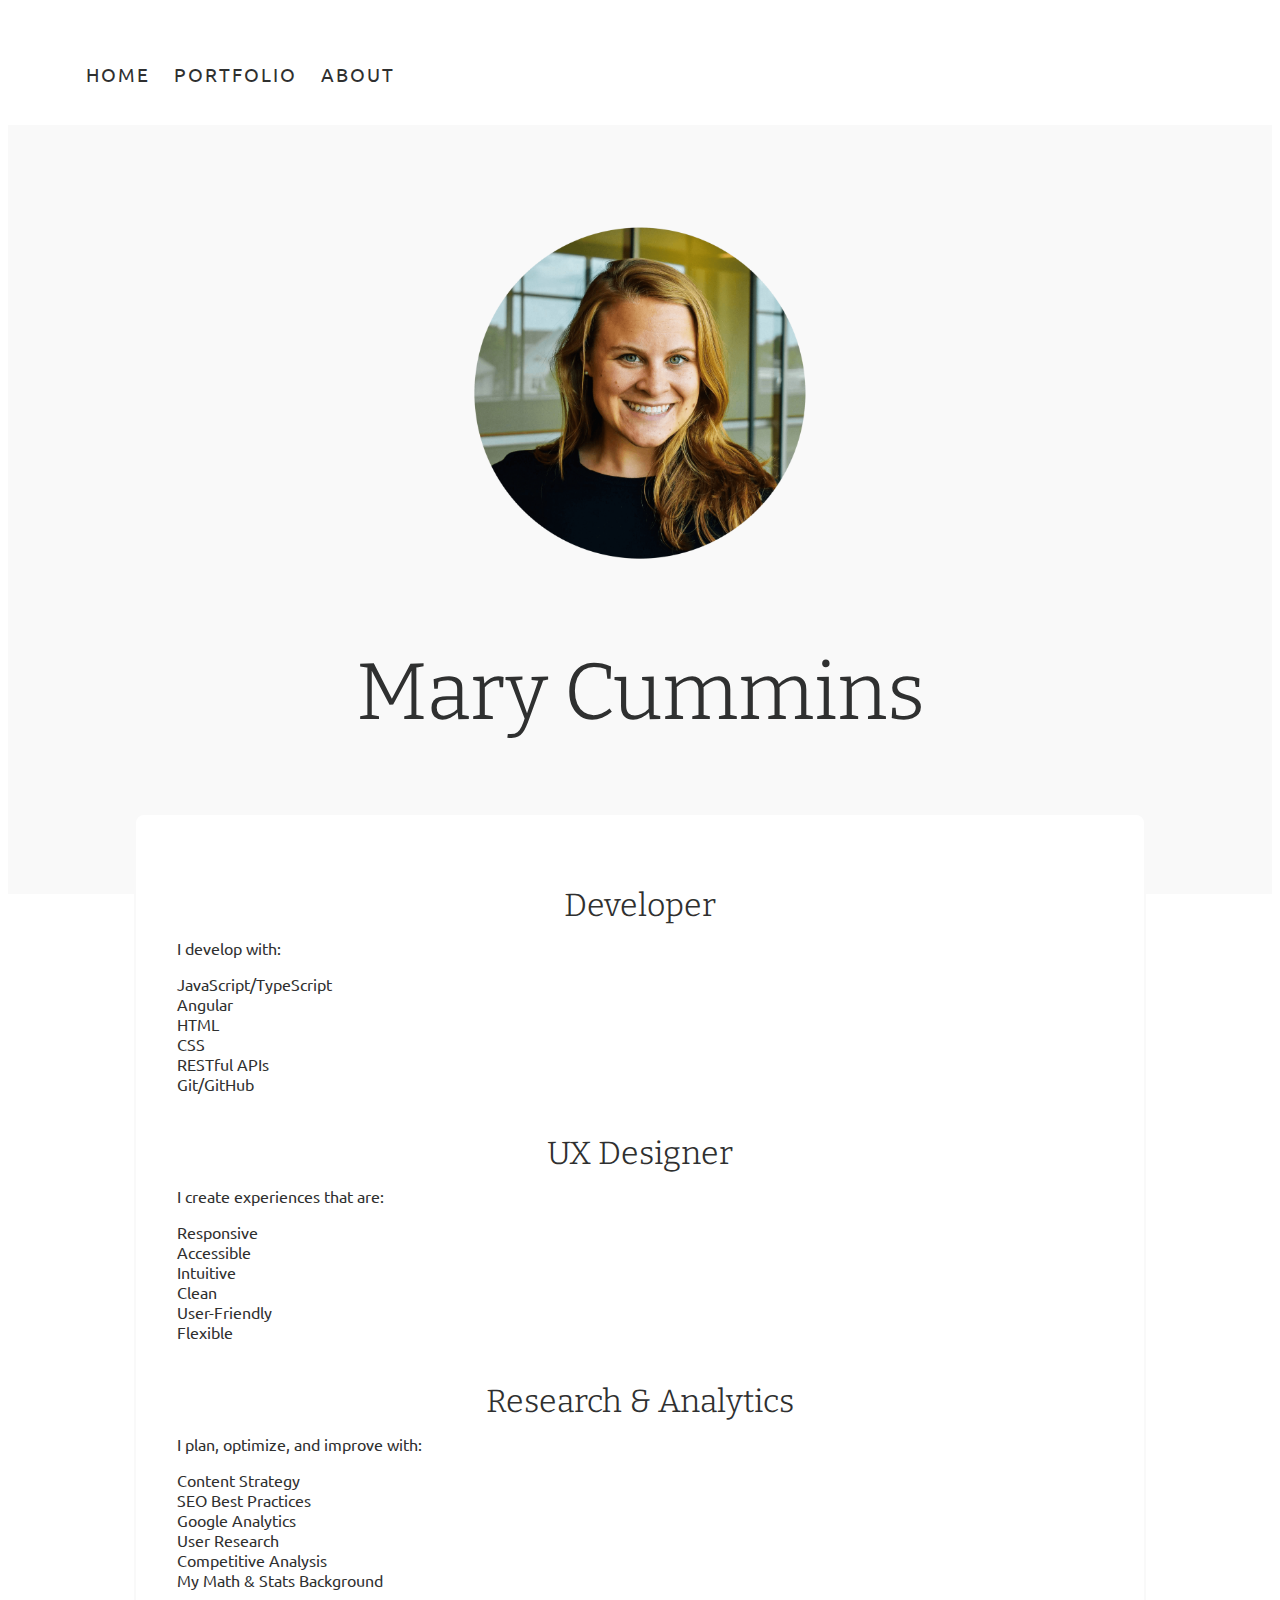
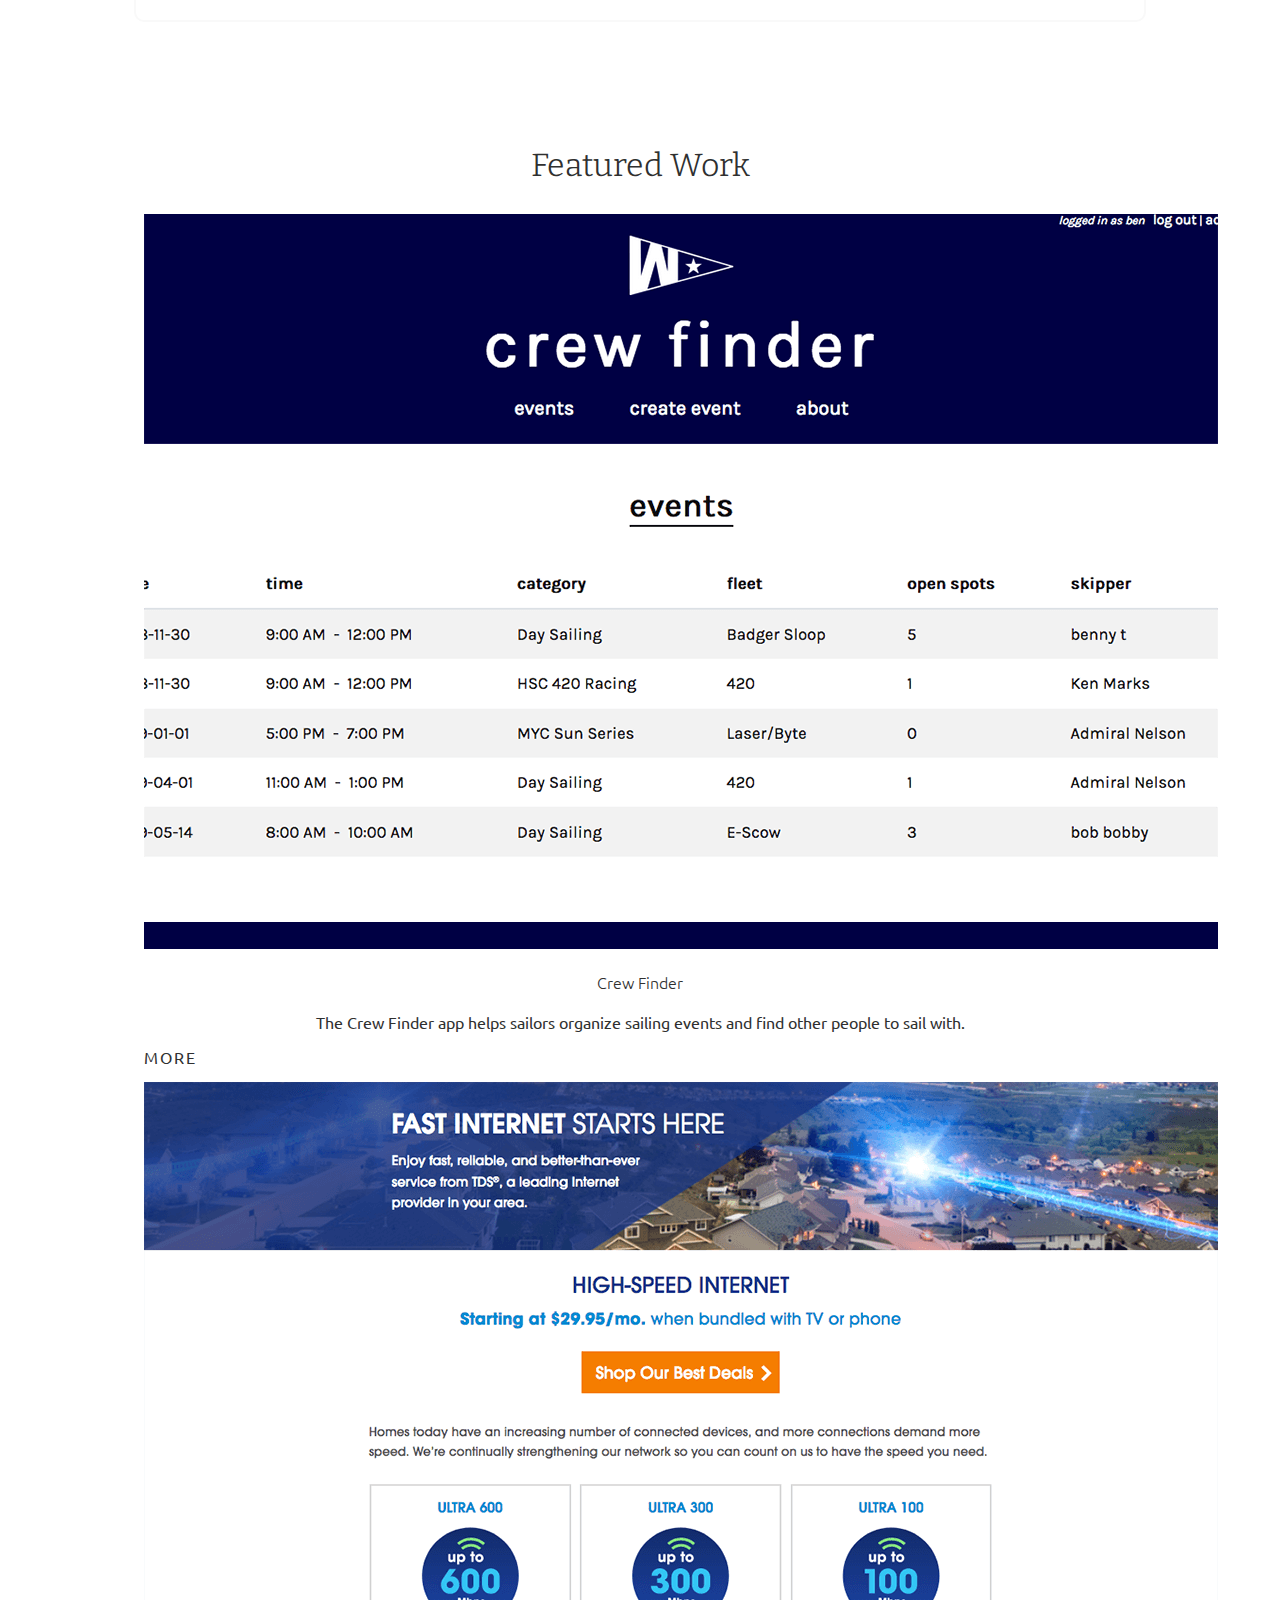
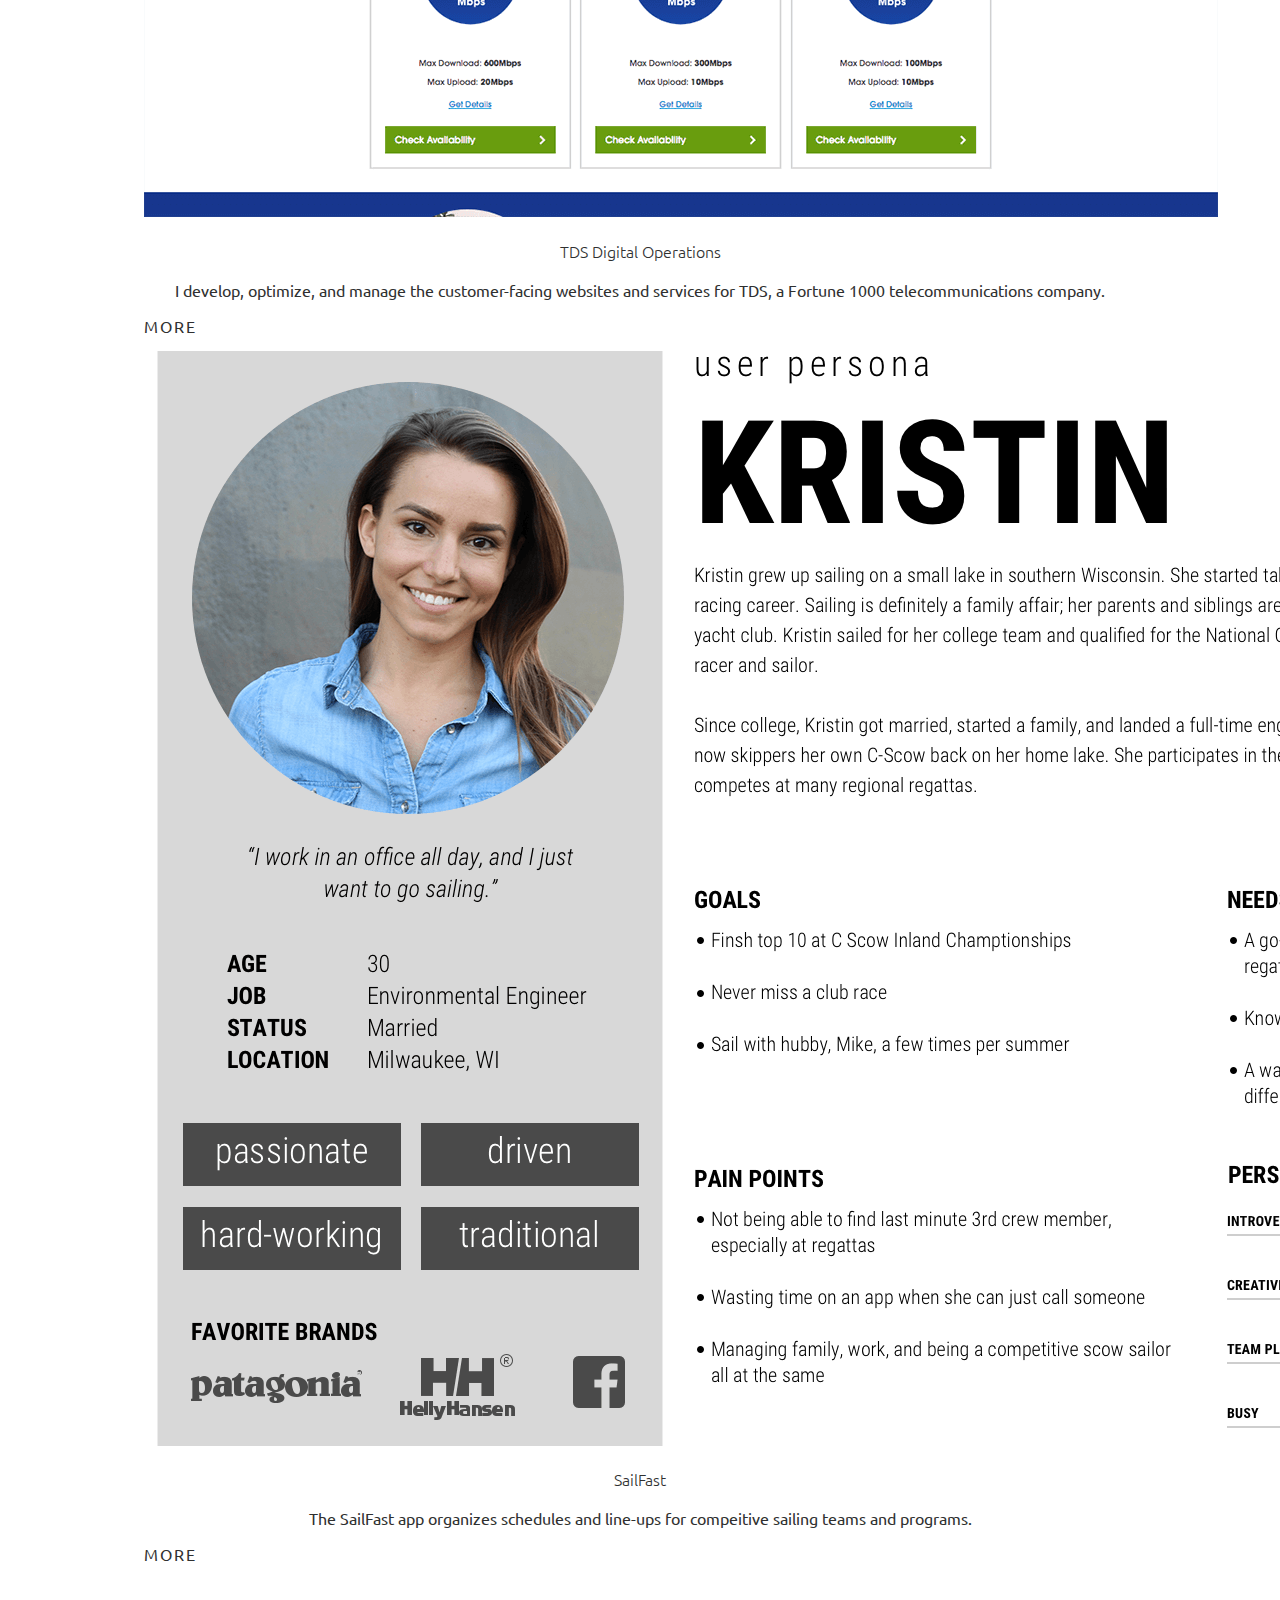
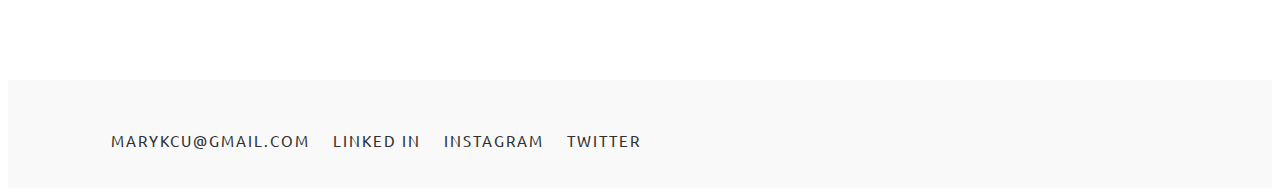
==== index.html @ f2c8114c "margin stuff, trying to link to index.html" ====
<!DOCTYPE html>
<html lang="en">
	<head>
		<title>Mary Cummins - Developer & Designer</title>
        <meta charset="utf-8">
        <meta name="viewport" content="width=device-width,initial-scale=1.0">
        <meta name="description" content="Mary Cummins is a developer, designer, and mathematician. My programming and math abilities allow me to quickly analyze information, make connections, and recognize structure. My attention to detail is exceptional. I pick up languages quickly and write clear, effective code. I’m motivated by the user experience and appreciate simplicity and elegance.">
        <link rel="apple-touch-icon-precomposed" sizes="57x57" href="apple-touch-icon-57x57.png" />
        <link rel="apple-touch-icon-precomposed" sizes="114x114" href="apple-touch-icon-114x114.png" />
        <link rel="apple-touch-icon-precomposed" sizes="72x72" href="apple-touch-icon-72x72.png" />
        <link rel="apple-touch-icon-precomposed" sizes="144x144" href="apple-touch-icon-144x144.png" />
        <link rel="apple-touch-icon-precomposed" sizes="60x60" href="apple-touch-icon-60x60.png" />
        <link rel="apple-touch-icon-precomposed" sizes="120x120" href="apple-touch-icon-120x120.png" />
        <link rel="apple-touch-icon-precomposed" sizes="76x76" href="apple-touch-icon-76x76.png" />
        <link rel="apple-touch-icon-precomposed" sizes="152x152" href="apple-touch-icon-152x152.png" />
        <link rel="icon" type="image/png" href="favicon-196x196.png" sizes="196x196" />
        <link rel="icon" type="image/png" href="favicon-96x96.png" sizes="96x96" />
        <link rel="icon" type="image/png" href="favicon-32x32.png" sizes="32x32" />
        <link rel="icon" type="image/png" href="favicon-16x16.png" sizes="16x16" />
        <link rel="icon" type="image/png" href="favicon-128.png" sizes="128x128" />
        <meta name="application-name" content="&nbsp;"/>
        <meta name="msapplication-TileColor" content="#FFFFFF" />
        <meta name="msapplication-TileImage" content="mstile-144x144.png" />
        <meta name="msapplication-square70x70logo" content="mstile-70x70.png" />
        <meta name="msapplication-square150x150logo" content="mstile-150x150.png" />
        <meta name="msapplication-wide310x150logo" content="mstile-310x150.png" />
        <meta name="msapplication-square310x310logo" content="mstile-310x310.png" />
        <link rel="stylesheet" href="https://stackpath.bootstrapcdn.com/bootstrap/4.1.3/css/bootstrap.min.css" integrity="sha384-MCw98/SFnGE8fJT3GXwEOngsV7Zt27NXFoaoApmYm81iuXoPkFOJwJ8ERdknLPMO" crossorigin="anonymous">
        <link rel="stylesheet" href="https://use.fontawesome.com/releases/v5.6.3/css/all.css" integrity="sha384-UHRtZLI+pbxtHCWp1t77Bi1L4ZtiqrqD80Kn4Z8NTSRyMA2Fd33n5dQ8lWUE00s/" crossorigin="anonymous">
        <link rel="stylesheet" type="text/css" href="./css/main.css">
        <link href="https://fonts.googleapis.com/css?family=Bitter|Ubuntu" rel="stylesheet">    </head>
	<body>
		<nav>
    		<ul>
                <li><a href="https://sailormary13.github.io">Home</a></li>
	        	<li><a href="./portfolio.html">Portfolio</a></li>
        		<li><a href="./about.html">About</a></li>
    		</ul>
		</nav>
        <section class="oddSection mainContent">
    		<div class="container-fluid">
                    <div id="profilePicDiv">
                        <img src="./images/circlePicMary.png" alt="Mary Cummins professional headshot" id="profilePic">
                    </div>
                    <div id="headerTextDiv">
                        <h1>Mary Cummins</h1>

                    </div>
            </div>
        </section>

        <section class="mainContent" id="jobs-icon-section">
            <div class="container-fluid" id="job-icon-div">
                <div class="row">
                    <div class="col-sm-4 text-center">
                        <h3>
                            <i class="fas fa-code"></i>
                            Developer
                        </h3>
                        <p>
                            I develop with:
                        </p>
                            JavaScript/TypeScript<br>
                            Angular<br>
                            HTML<br>
                            CSS<br>
                            RESTful APIs<br>
                            Git/GitHub<br>
                    </div>
                    <div class="col-sm-4 text-center">
                        <h3>
                            <i class="fas fa-user-edit"></i>
                            UX Designer
                        </h3>
                        <p>
                            I create experiences that are:
                        </p>
                            Responsive<br>
                            Accessible<br>
                            Intuitive<br>
                            Clean<br>
                            User-Friendly<br>
                            Flexible<br>
                    </div>
                    <div class="col-sm-4 text-center">
                        <h3>
                            <i class="fas fa-search"></i>
                            Research & Analytics
                        </h3>
                        <p>
                            I plan, optimize, and improve with:
                        </p>
                            Content Strategy<br>
                            SEO Best Practices<br>
                            Google Analytics<br>
                            User Research<br>
                            Competitive Analysis<br>
                            My Math & Stats Background
                    </div>
                </div>
            </div>
        </section>
        <section class="mainContent">
        <div class="container-fluid">
                <h3 class="heading-extra-margin">Featured Work</h3>
            <div class="row">
                <div class="col-md-4 d-flex align-items-stretch">
                    <div class="card">
                      <img class="card-img-top" src="./images/crewFinderSnap.png" alt="crew finder app displaying upcoming events">
                      <div class="card-body d-flex flex-column">
                        <h4 class="card-title">Crew Finder</h4>
                        <p class="card-text">The Crew Finder app helps sailors organize sailing events and find other people to sail with.</p>
                        <a href="./portfolio.html" class="btn btn-light btn-block btn-align-end">More</a>
                      </div>
                    </div>
                </div>
                <div class="col-md-4 d-flex align-items-stretch">
                    <div class="card d-flex flex-column">
                      <img class="card-img-top" src="./images/tdsSnap.png" alt="landing page selling TDS high-speed internet">
                      <div class="card-body d-flex flex-column">
                        <h4 class="card-title">TDS Digital Operations</h4>
                        <p class="card-text">I develop, optimize, and manage the customer-facing websites and services for TDS, a Fortune 1000 telecommunications company.</p>
                        <a href="./portfolio.html" class="btn btn-light btn-block mt-auto">More</a>
                      </div>
                    </div>
                </div>
                <div class="col-md-4 d-flex align-items-stretch">
                    <div class="card">
                      <img class="card-img-top" src="./images/userPersonaSnap.png" alt="Kristin's user persona">
                      <div class="card-body d-flex flex-column">
                        <h4 class="card-title">SailFast</h4>
                        <p class="card-text">The SailFast app organizes schedules and line-ups for compeitive sailing teams and programs.</p>
                        <a href="./portfolio.html" class="btn btn-light btn-block btn-align-end">More</a>
                      </div>
                    </div>
                </div>
		</div>
        </section>


		<footer class="oddSection">
    		<ul>
                <li><a href="mailto:marykcu@gmail.com">marykcu@gmail.com</a></li>
                <li><a href="https://linkedin.com/in/mary-cummins" target="_blank">linked&nbsp;in</a></li>
        		<li><a href="https://instagram.com/sailormary13" target="_blank">instagram</a></li>
                <li><a href="https://twitter.com/sailormary13" target="_blank">twitter</a></li>
			</ul>
		</footer>
</body>
</html>
---- css/main.css ----
/* Main CSS file for sailormary13.github.io
@author mkcummins
*/

body {
    color: #2f3030;
    font-family: 'Ubuntu', sans-serif;
}

nav {
    padding: 3% 3% 3% 3%;
    background-color: #fff;
}

nav ul, footer ul {
    list-style: none;
    margin-bottom: 0;
}
nav ul li, footer ul li {
    display: inline;
    margin-right: 20px;
    font-size: 1.2em;
}

a {
    text-decoration: none;
    color: #2f3030;
    text-transform: uppercase;
    letter-spacing: 2px;
}

a:hover {
    text-decoration: none;
    color: #2f3030;
    font-weight: bold;
}

a img {
    display: block;
}

p {
    font-size: 1em;
    line-height: 1.1em;
}
footer {
    font-size: .8em;
    padding: 3% 5%;
}

section {
    padding: 8% 6% 8% 6%;
}

.oddSection {
    background-color: #f9f9f9;
}

h1 {
    padding-top: 3%;
    font-size: 5em;
    font-family: 'Bitter', serif;
}

h1, h2, h3, h4 {
        font-weight: 350;
        line-height: 1.2;
}

h3 {
    text-align: center;
    font-size: 2em;
}

#profilePic {
    display: block;
    width: 33%;
    margin: auto;
}

#headerTextDiv {
    text-align: center;
}

.introP {
    line-height: 1.4;
    font-size: 1.4em;
    margin-bottom: 8%;
}

#jobs-icon-section {
    padding-bottom: 1%;
}

#job-icon-div {
    border-radius: 10px;
    border: 2px solid #f9f9f9;
    margin-top: -18%;
    padding: 3% 4% 3% 4%;
    background-color: #fff;
}

.fas {
    display: block;
    margin-bottom: 30px;
    margin-top: 40px;
    font-size: 1.6em;
}

h6 {
    font-size: 1.3em;
    font-weight: normal;
    margin-top: 5%;
}

@media screen and (max-width: 975px) {
  h1 {
      font-size: 4em;
  }
}

@media screen and (max-width: 767.5px) {
  h1 {
    padding-top: 5%;
    font-size: 2.6em;
  }
  #profilePic {
      max-width: 250px;
  }
}

@media screen and (max-width: 350px) {
  nav ul {
      margin: 0;
      margin-block-start: 0;
      margin-inline-start: 0;
      padding-inline-start: 0;
      margin-block-end: 0;
  }
}

h3 {
    margin-bottom: 10px;
    font-family: 'Bitter', serif;
}

.heading-extra-margin {
    margin-bottom: 30px;
    margin-top: 10px;
}

article {
    margin: 0 4% 9% 4%;
}

article li {
    line-height: 1.1em;
}

.portfolio-img {
    max-width: 90%;
    display: block;
    margin: auto;
}

.portfolio-row {
    margin-bottom: 40px;
}

.portfolio-project {
    margin-bottom: 130px;
}

.portfolio-row > div > p > a {
    text-transform: none;
    letter-spacing: 0px;
}

.portfolio-content {
    max-width: 1600px;
}

.text-block {
    line-height: 1.8;
}

.centered-badges {
    text-align: center;
    margin-bottom: 40px;
}

@media screen and (min-width: 1024px) {
  .mainContent {
      padding-left: 10%;
      padding-right: 10%;
  }
}

.badge {
    background-color: #f9f9f9;
    font-weight: normal;
    color: #2f3030;
}

.btn-align-end {
    margin-top: auto;
    align-self: flex-end;
}

.header-info {
    margin-bottom: 5%;
}

/*********** cards ************/
.card {
    border: none;
    margin: 10px 10px 15px 10px;
}

.card-title {
    text-align: center;
}

.card-text {
    text-align: center;
}
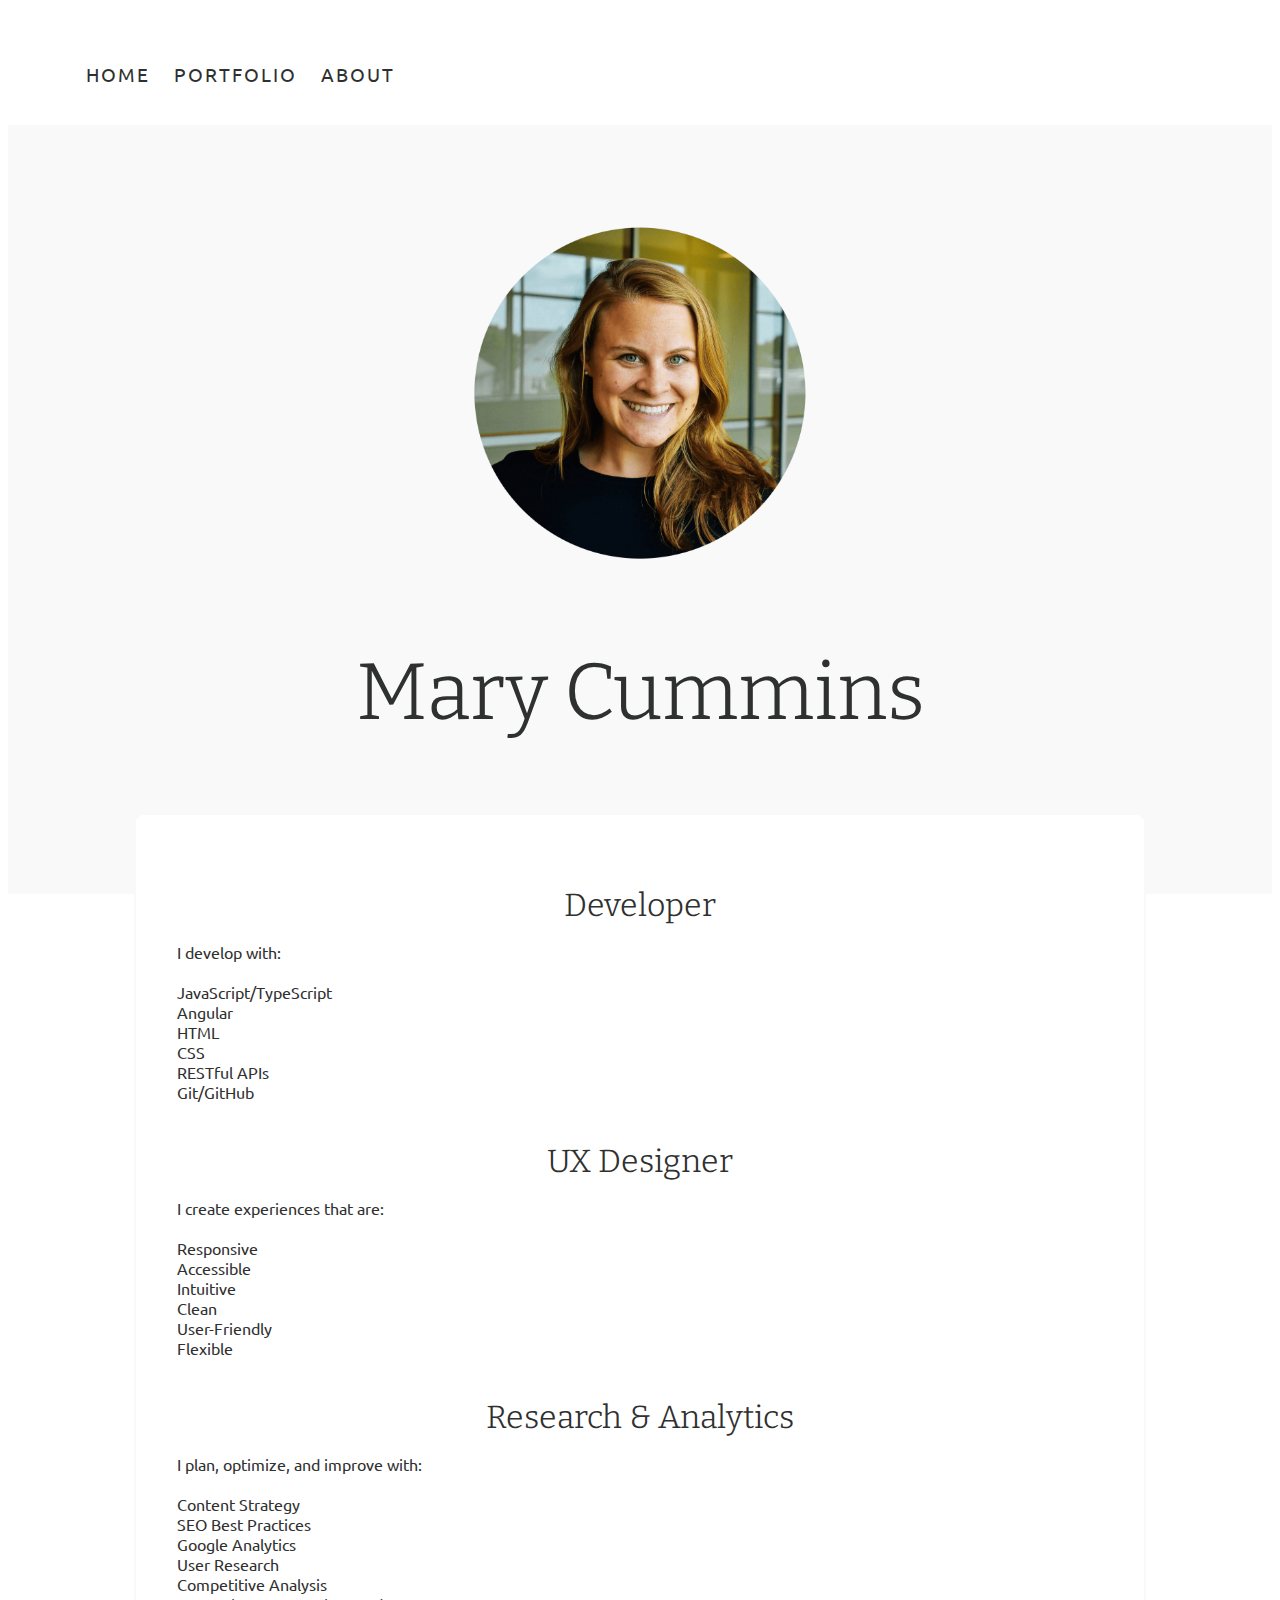
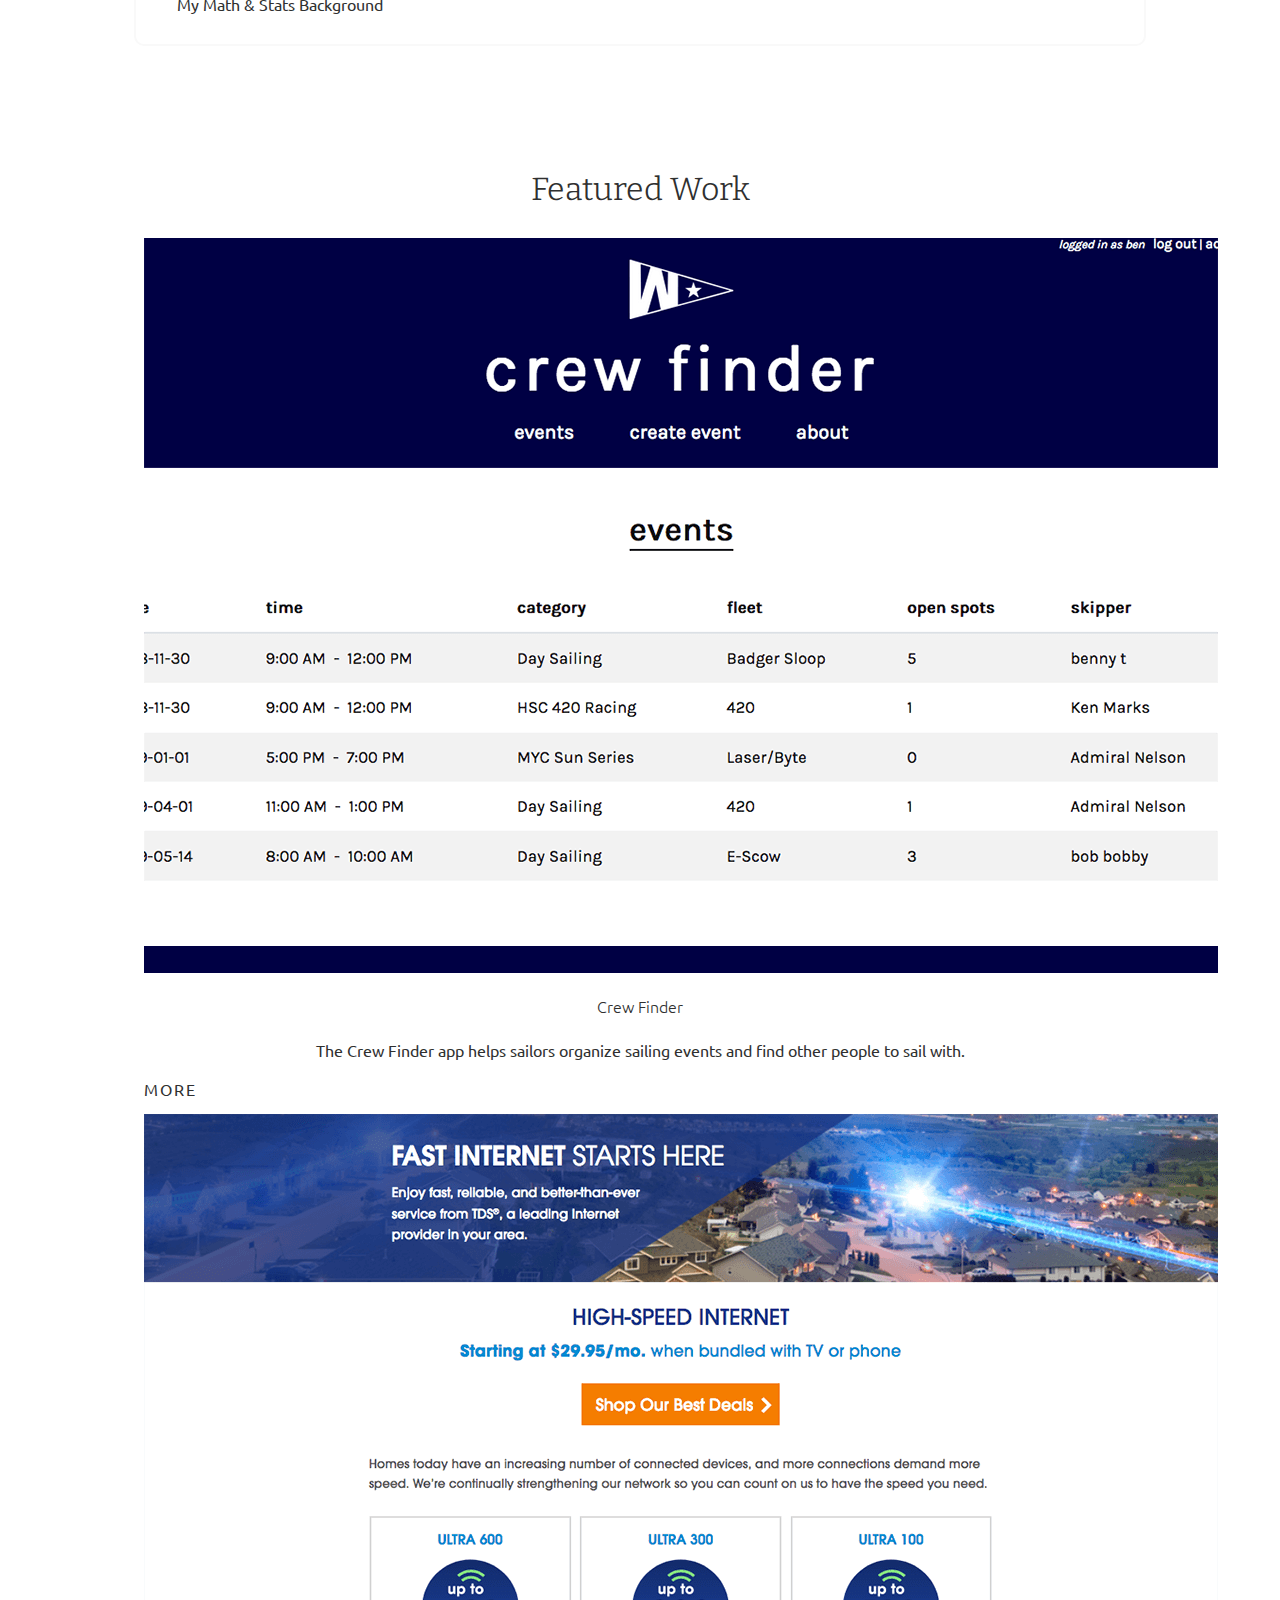
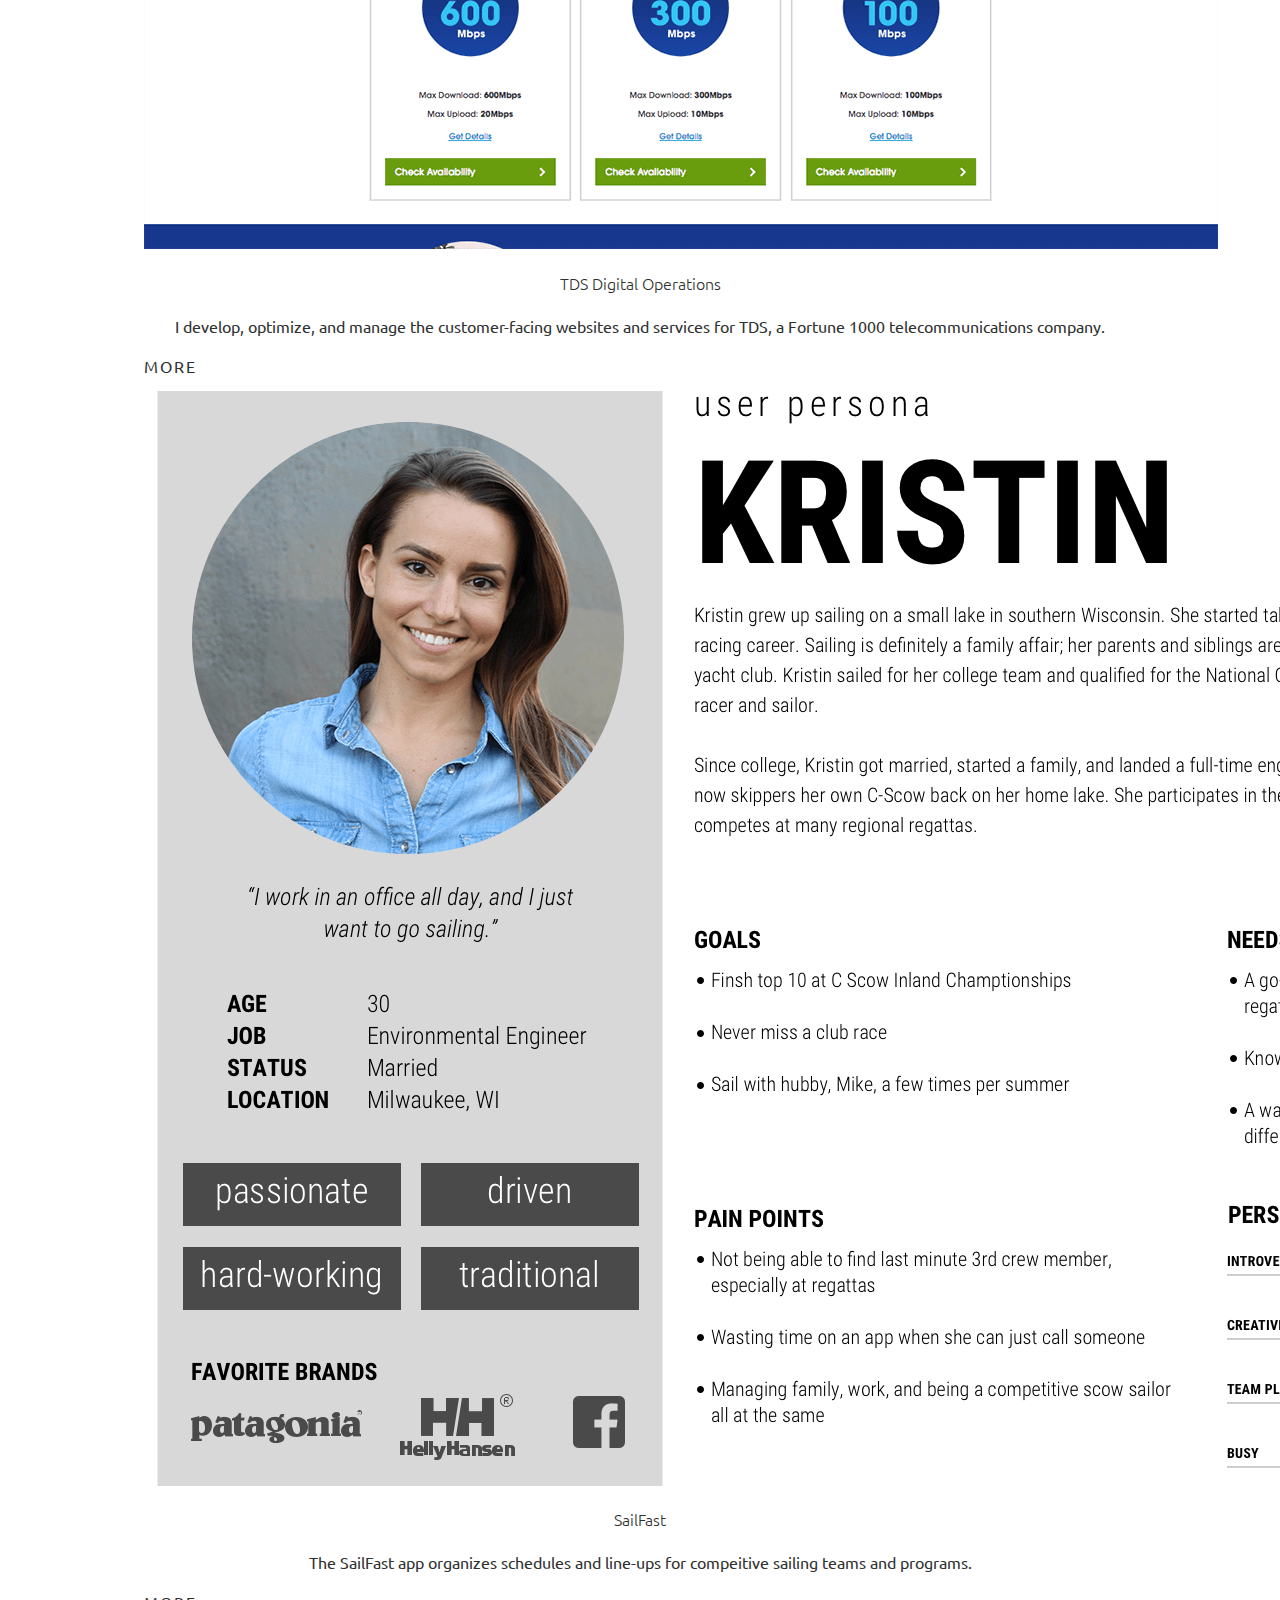
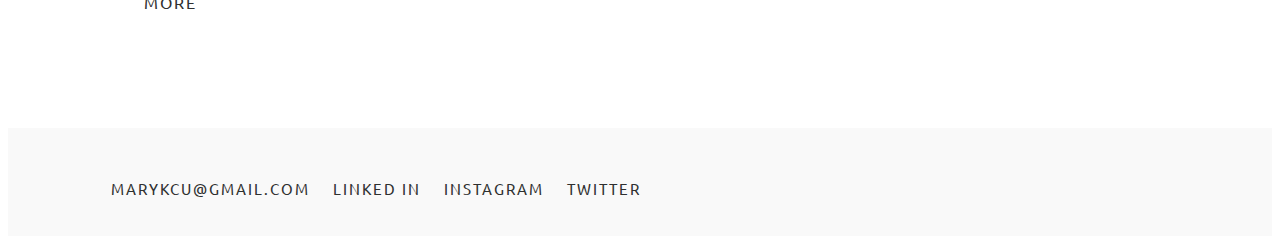
==== commit 3ef819d8: "paragraph line height" ====
--- a/index.html
+++ b/index.html
@@ -32,7 +32,7 @@
 	<body>
 		<nav>
     		<ul>
-                <li><a href="https://sailormary13.github.io">Home</a></li>
+                <li><a href="/">Home</a></li>
 	        	<li><a href="./portfolio.html">Portfolio</a></li>
         		<li><a href="./about.html">About</a></li>
     		</ul>
--- a/css/main.css
+++ b/css/main.css
@@ -181,7 +181,11 @@
 }
 
 .text-block {
-    line-height: 1.8;
+    line-height: 1.6;
+}
+
+p {
+    line-height: 1.6;
 }
 
 .centered-badges {
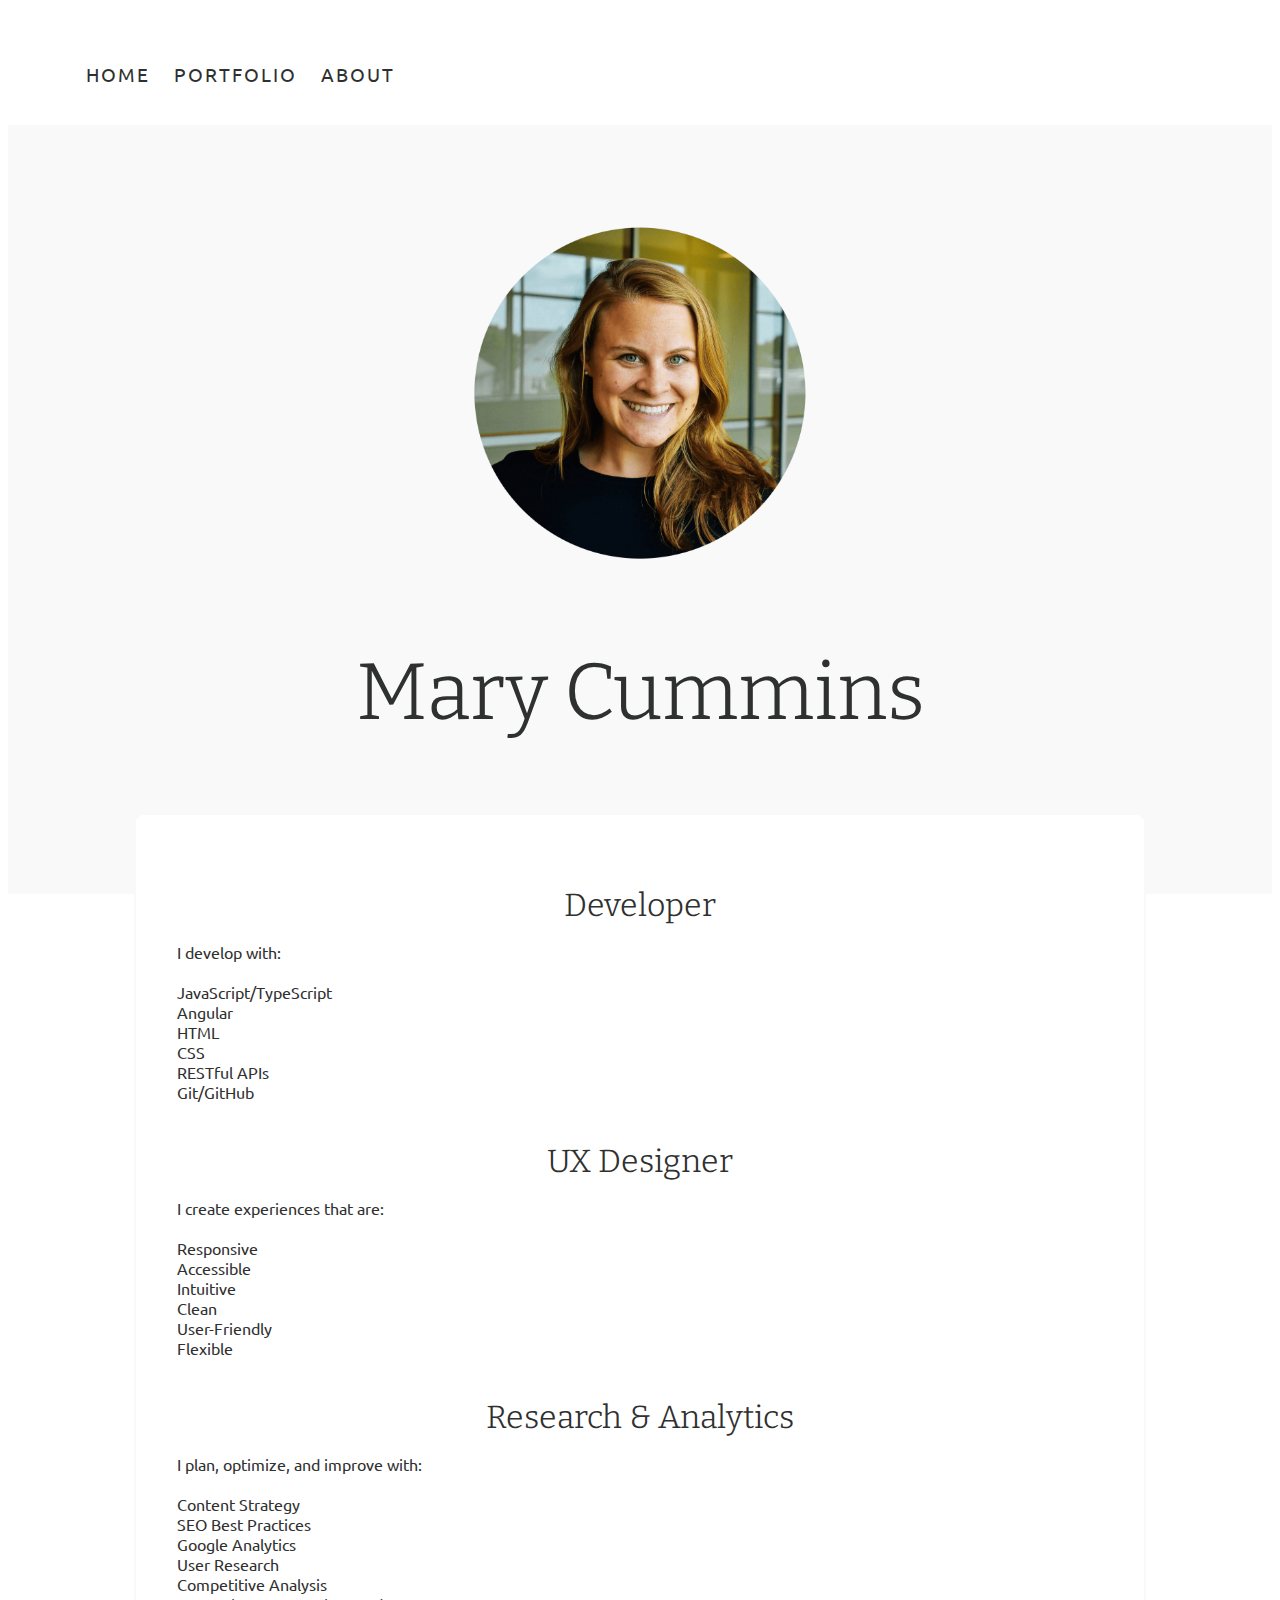
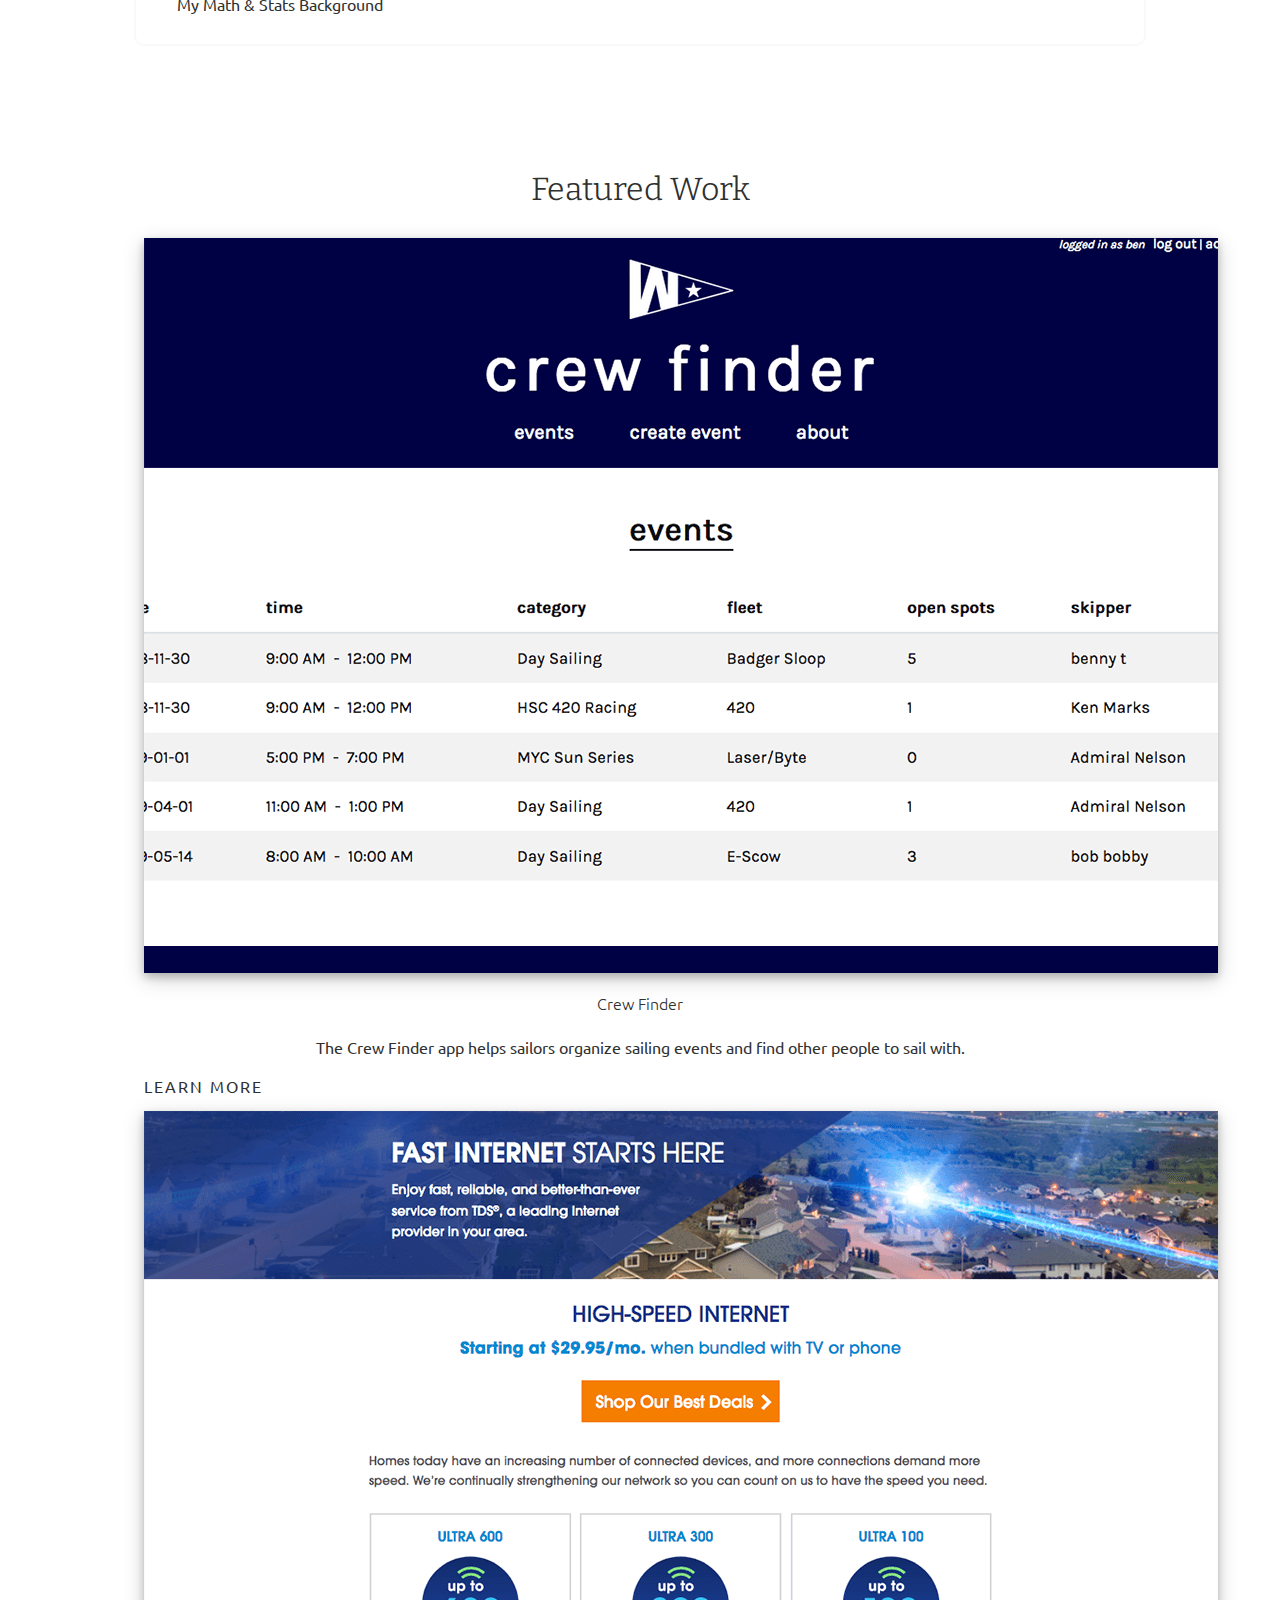
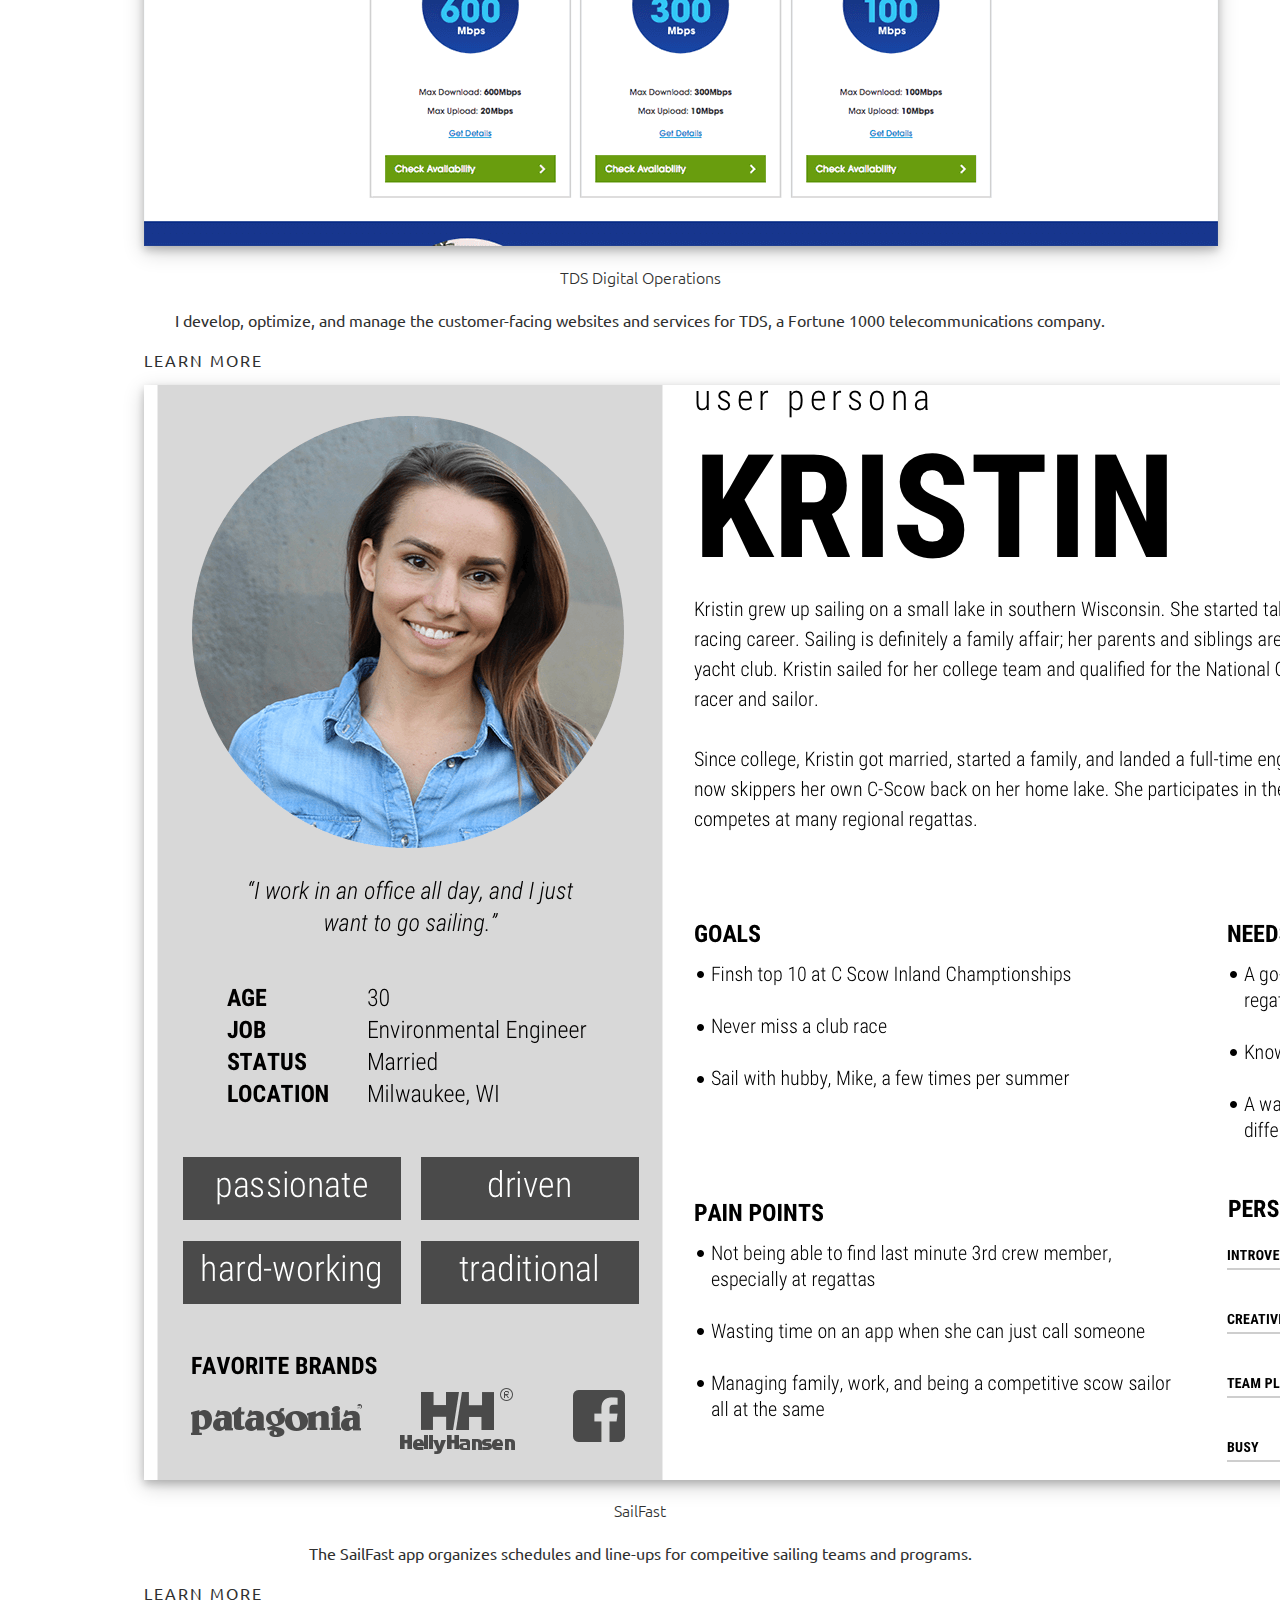
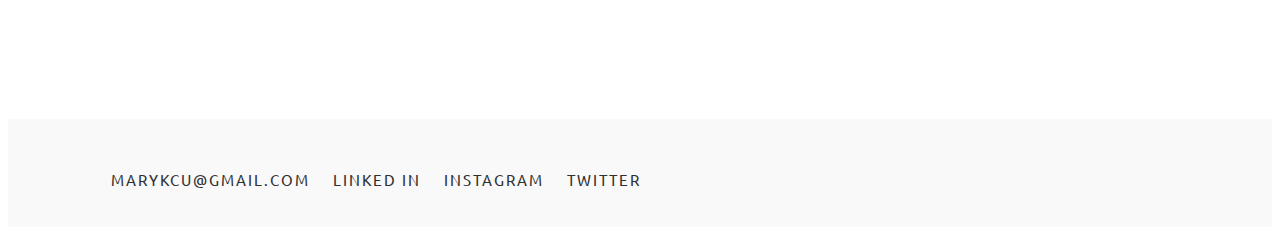
==== commit 59ca9997: "image box shadow" ====
--- a/index.html
+++ b/index.html
@@ -106,31 +106,31 @@
             <div class="row">
                 <div class="col-md-4 d-flex align-items-stretch">
                     <div class="card">
-                      <img class="card-img-top" src="./images/crewFinderSnap.png" alt="crew finder app displaying upcoming events">
+                      <a href="./portfolio.html#crew-finder-heading"><img class="card-img-top" src="./images/crewFinderSnap.png" alt="crew finder app displaying upcoming events"></a>
                       <div class="card-body d-flex flex-column">
                         <h4 class="card-title">Crew Finder</h4>
                         <p class="card-text">The Crew Finder app helps sailors organize sailing events and find other people to sail with.</p>
-                        <a href="./portfolio.html" class="btn btn-light btn-block btn-align-end">More</a>
+                        <a href="./portfolio.html#crew-finder-heading" class="btn btn-light btn-block btn-align-end">Learn More</a>
                       </div>
                     </div>
                 </div>
                 <div class="col-md-4 d-flex align-items-stretch">
                     <div class="card d-flex flex-column">
-                      <img class="card-img-top" src="./images/tdsSnap.png" alt="landing page selling TDS high-speed internet">
+                      <a href="./portfolio.html#dig-ops-heading"><img class="card-img-top" src="./images/tdsSnap.png" alt="landing page selling TDS high-speed internet"></a>
                       <div class="card-body d-flex flex-column">
                         <h4 class="card-title">TDS Digital Operations</h4>
                         <p class="card-text">I develop, optimize, and manage the customer-facing websites and services for TDS, a Fortune 1000 telecommunications company.</p>
-                        <a href="./portfolio.html" class="btn btn-light btn-block mt-auto">More</a>
+                        <a href="./portfolio.html#dig-ops-heading" class="btn btn-light btn-block mt-auto">Learn More</a>
                       </div>
                     </div>
                 </div>
                 <div class="col-md-4 d-flex align-items-stretch">
                     <div class="card">
-                      <img class="card-img-top" src="./images/userPersonaSnap.png" alt="Kristin's user persona">
+                      <a href="./portfolio.html#sail-fast-heading"><img class="card-img-top" src="./images/userPersonaSnap.png" alt="Kristin's user persona"></a>
                       <div class="card-body d-flex flex-column">
                         <h4 class="card-title">SailFast</h4>
                         <p class="card-text">The SailFast app organizes schedules and line-ups for compeitive sailing teams and programs.</p>
-                        <a href="./portfolio.html" class="btn btn-light btn-block btn-align-end">More</a>
+                        <a href="./portfolio.html#sail-fast-heading" class="btn btn-light btn-block btn-align-end">Learn More</a>
                       </div>
                     </div>
                 </div>
--- a/css/main.css
+++ b/css/main.css
@@ -157,10 +157,19 @@
     line-height: 1.1em;
 }
 
+.card-img-top {
+    box-shadow: 0 4px 8px 0 rgba(0, 0, 0, 0.2), 0 6px 20px 0 rgba(0, 0, 0, 0.19);
+}
+
+a .card-img-top:hover {
+    box-shadow: none;
+}
+
 .portfolio-img {
     max-width: 90%;
     display: block;
     margin: auto;
+    box-shadow: 0 4px 8px 0 rgba(0, 0, 0, 0.2), 0 6px 20px 0 rgba(0, 0, 0, 0.19);
 }
 
 .portfolio-row {
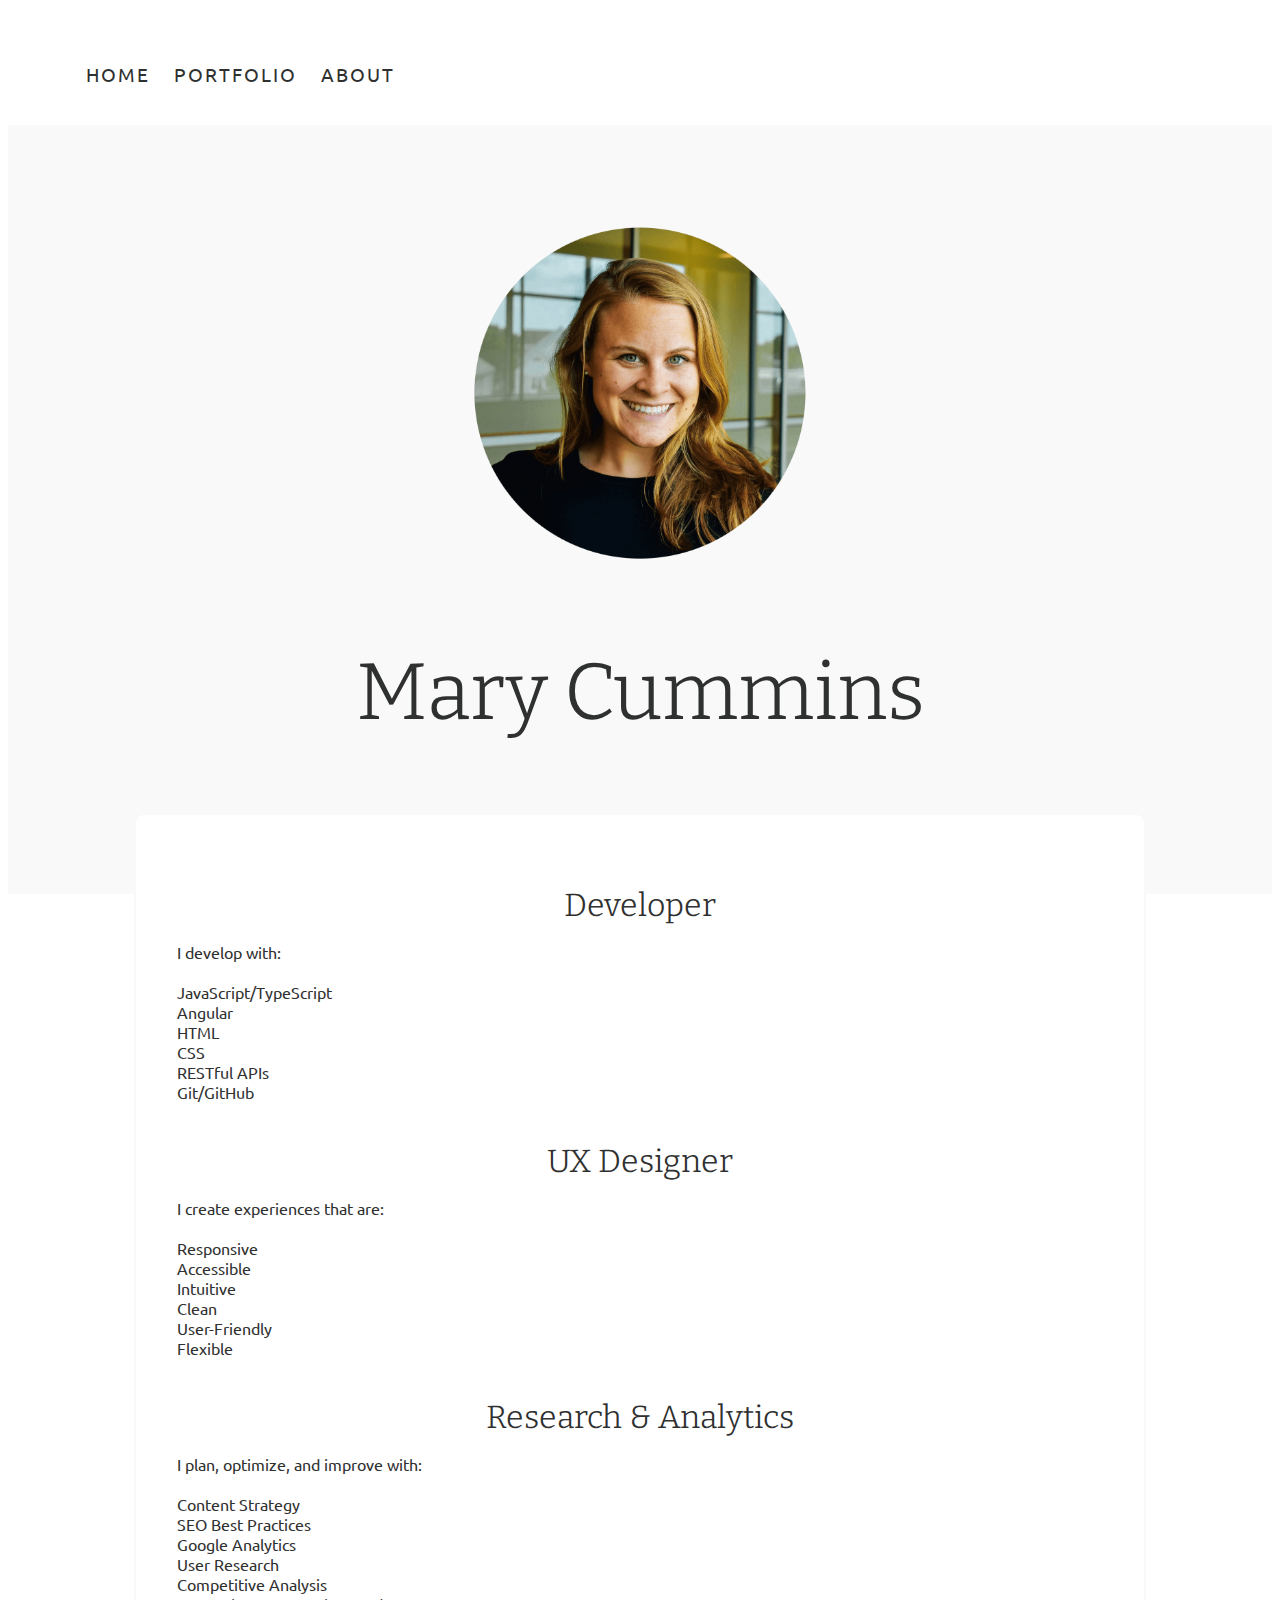
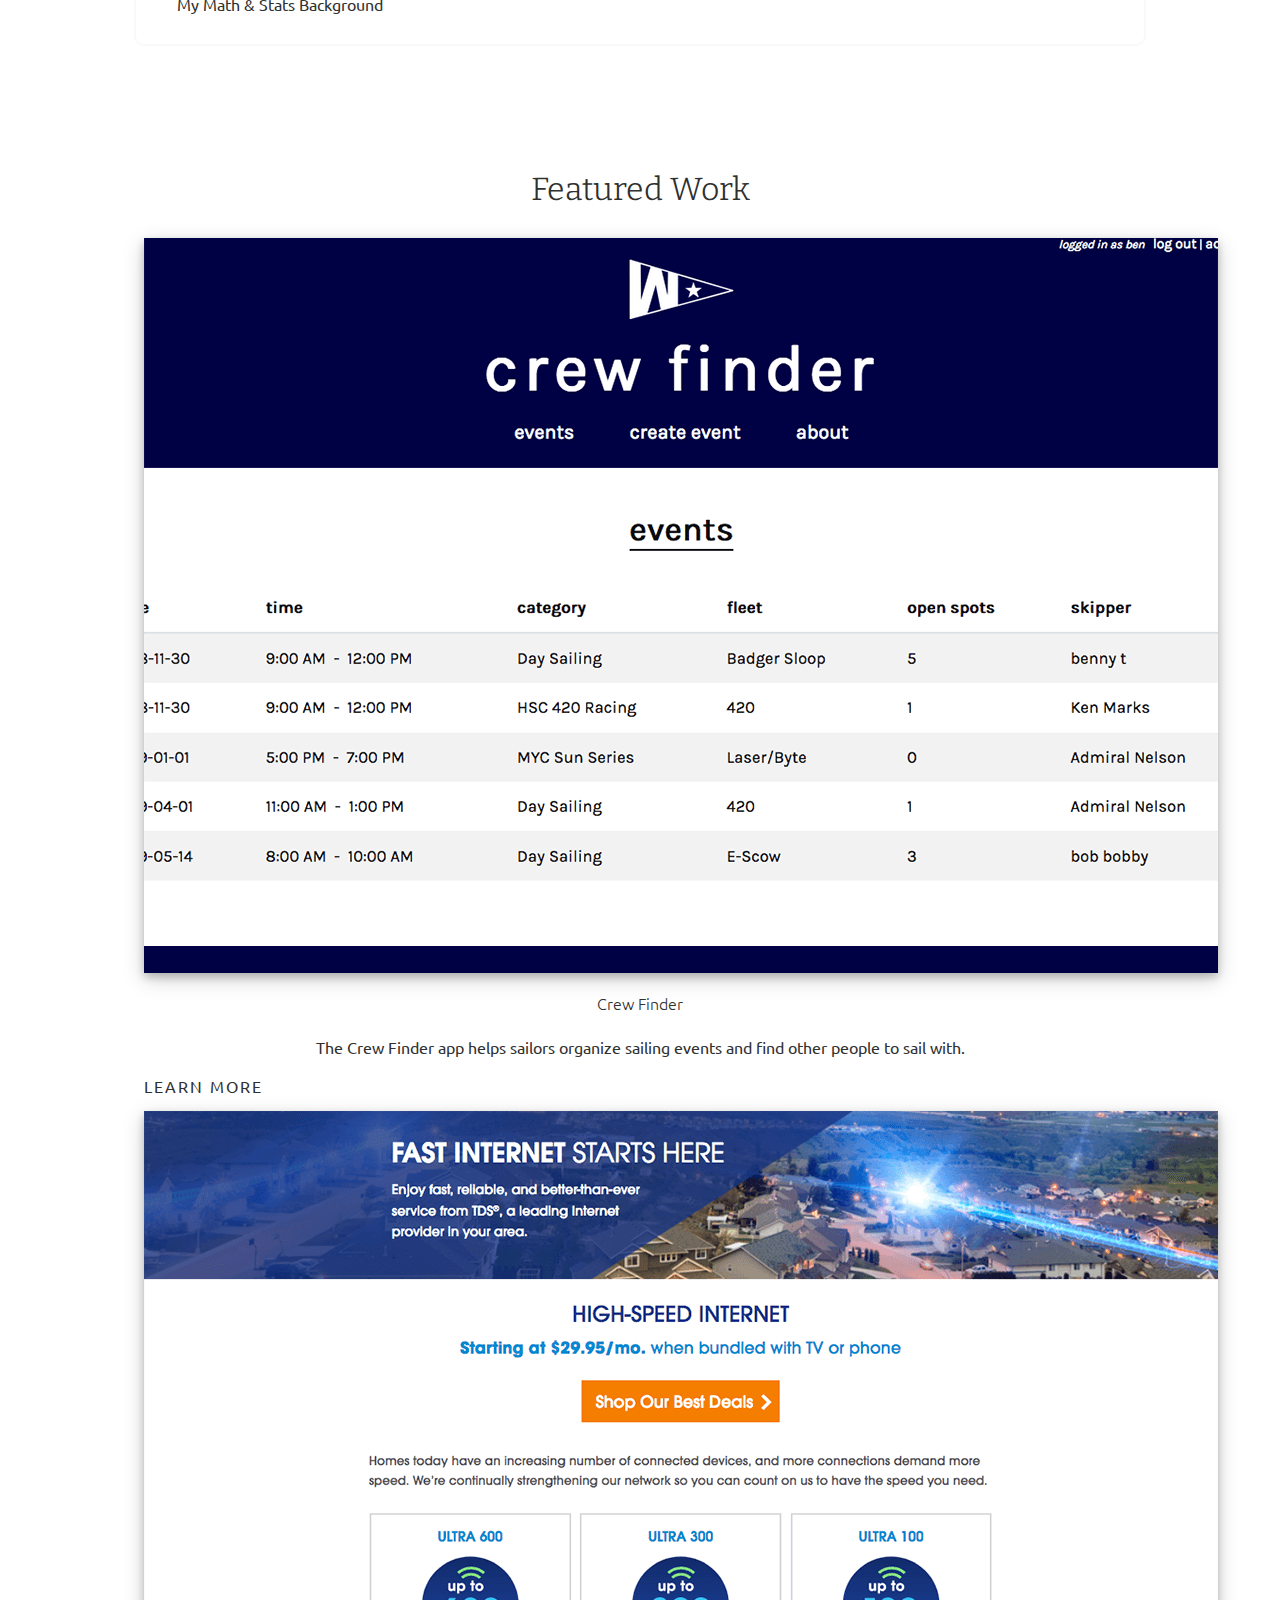
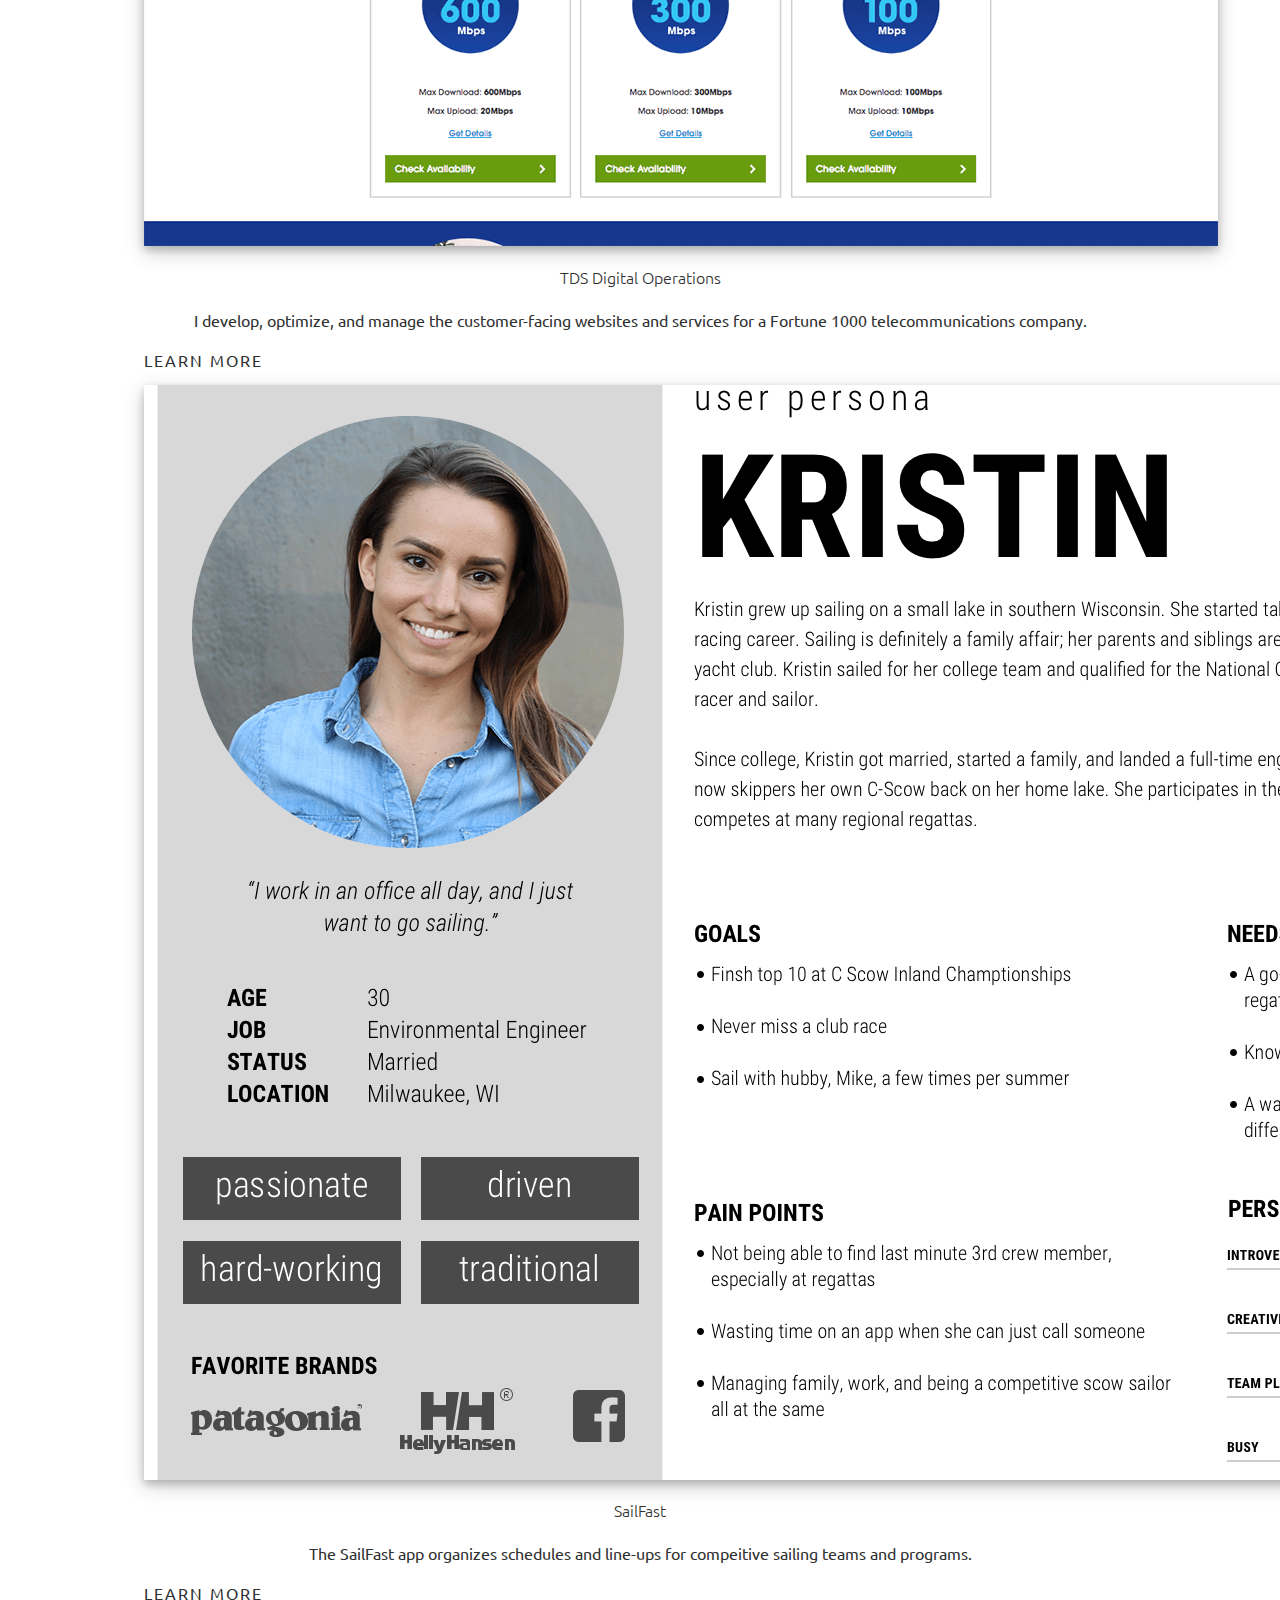
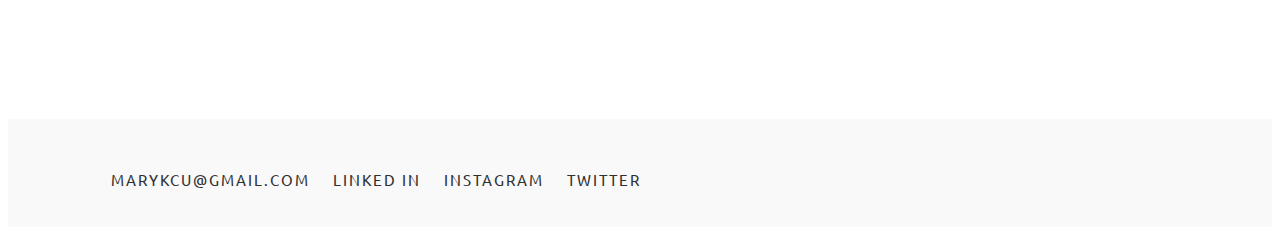
==== commit 292a35b9: "added portfolio pdfs" ====
--- a/index.html
+++ b/index.html
@@ -119,7 +119,7 @@
                       <a href="./portfolio.html#dig-ops-heading"><img class="card-img-top" src="./images/tdsSnap.png" alt="landing page selling TDS high-speed internet"></a>
                       <div class="card-body d-flex flex-column">
                         <h4 class="card-title">TDS Digital Operations</h4>
-                        <p class="card-text">I develop, optimize, and manage the customer-facing websites and services for TDS, a Fortune 1000 telecommunications company.</p>
+                        <p class="card-text">I develop, optimize, and manage the customer-facing websites and services for a Fortune 1000 telecommunications company.</p>
                         <a href="./portfolio.html#dig-ops-heading" class="btn btn-light btn-block mt-auto">Learn More</a>
                       </div>
                     </div>
--- a/css/main.css
+++ b/css/main.css
@@ -31,6 +31,19 @@
 
 a:hover {
     text-decoration: none;
+    color: #2f3030;
+    font-weight: bold;
+}
+
+.portfolio-row li > a, p > a {
+    text-decoration: underline;
+    color: #2f3030;
+    text-transform: none;
+    letter-spacing: normal;
+}
+
+.portfolio-row li > a:hover, p > a:hover {
+    text-decoration: underline;
     color: #2f3030;
     font-weight: bold;
 }
@@ -169,6 +182,7 @@
     max-width: 90%;
     display: block;
     margin: auto;
+    margin-bottom: 25px;
     box-shadow: 0 4px 8px 0 rgba(0, 0, 0, 0.2), 0 6px 20px 0 rgba(0, 0, 0, 0.19);
 }
 
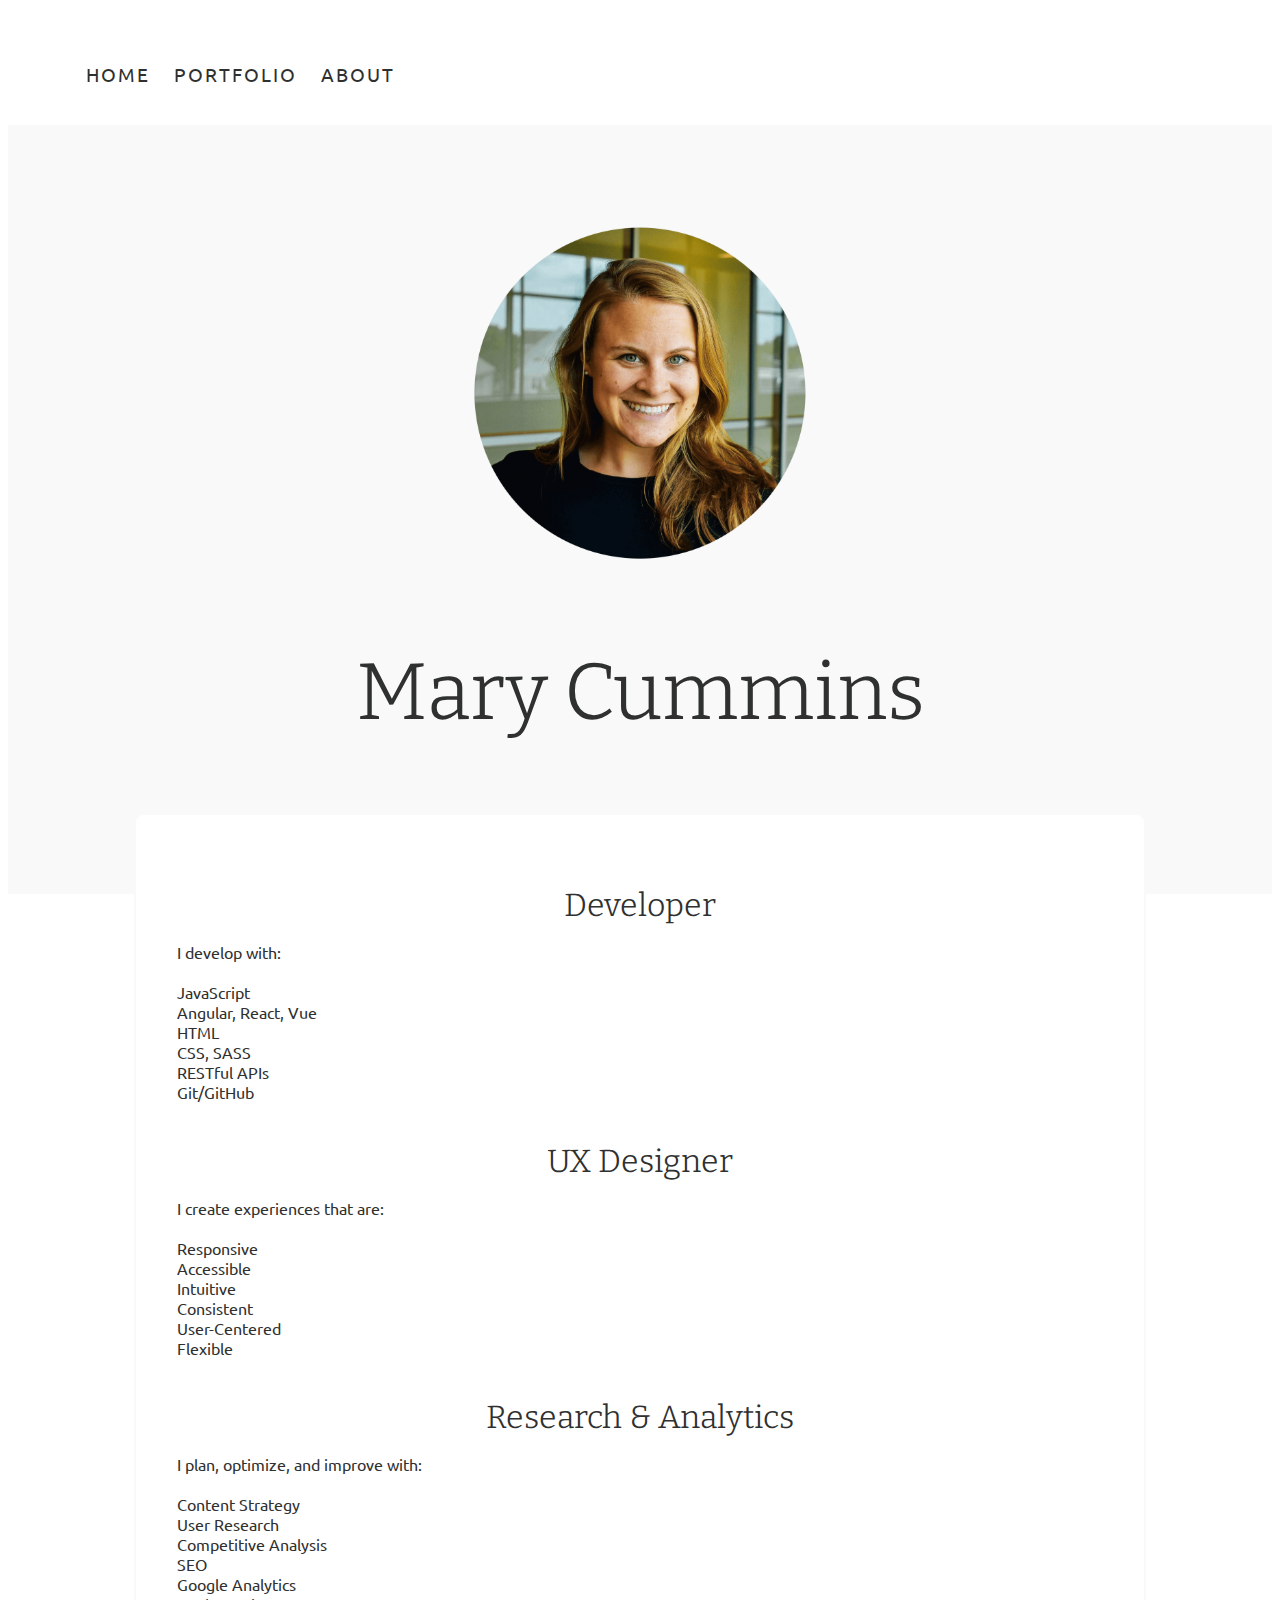
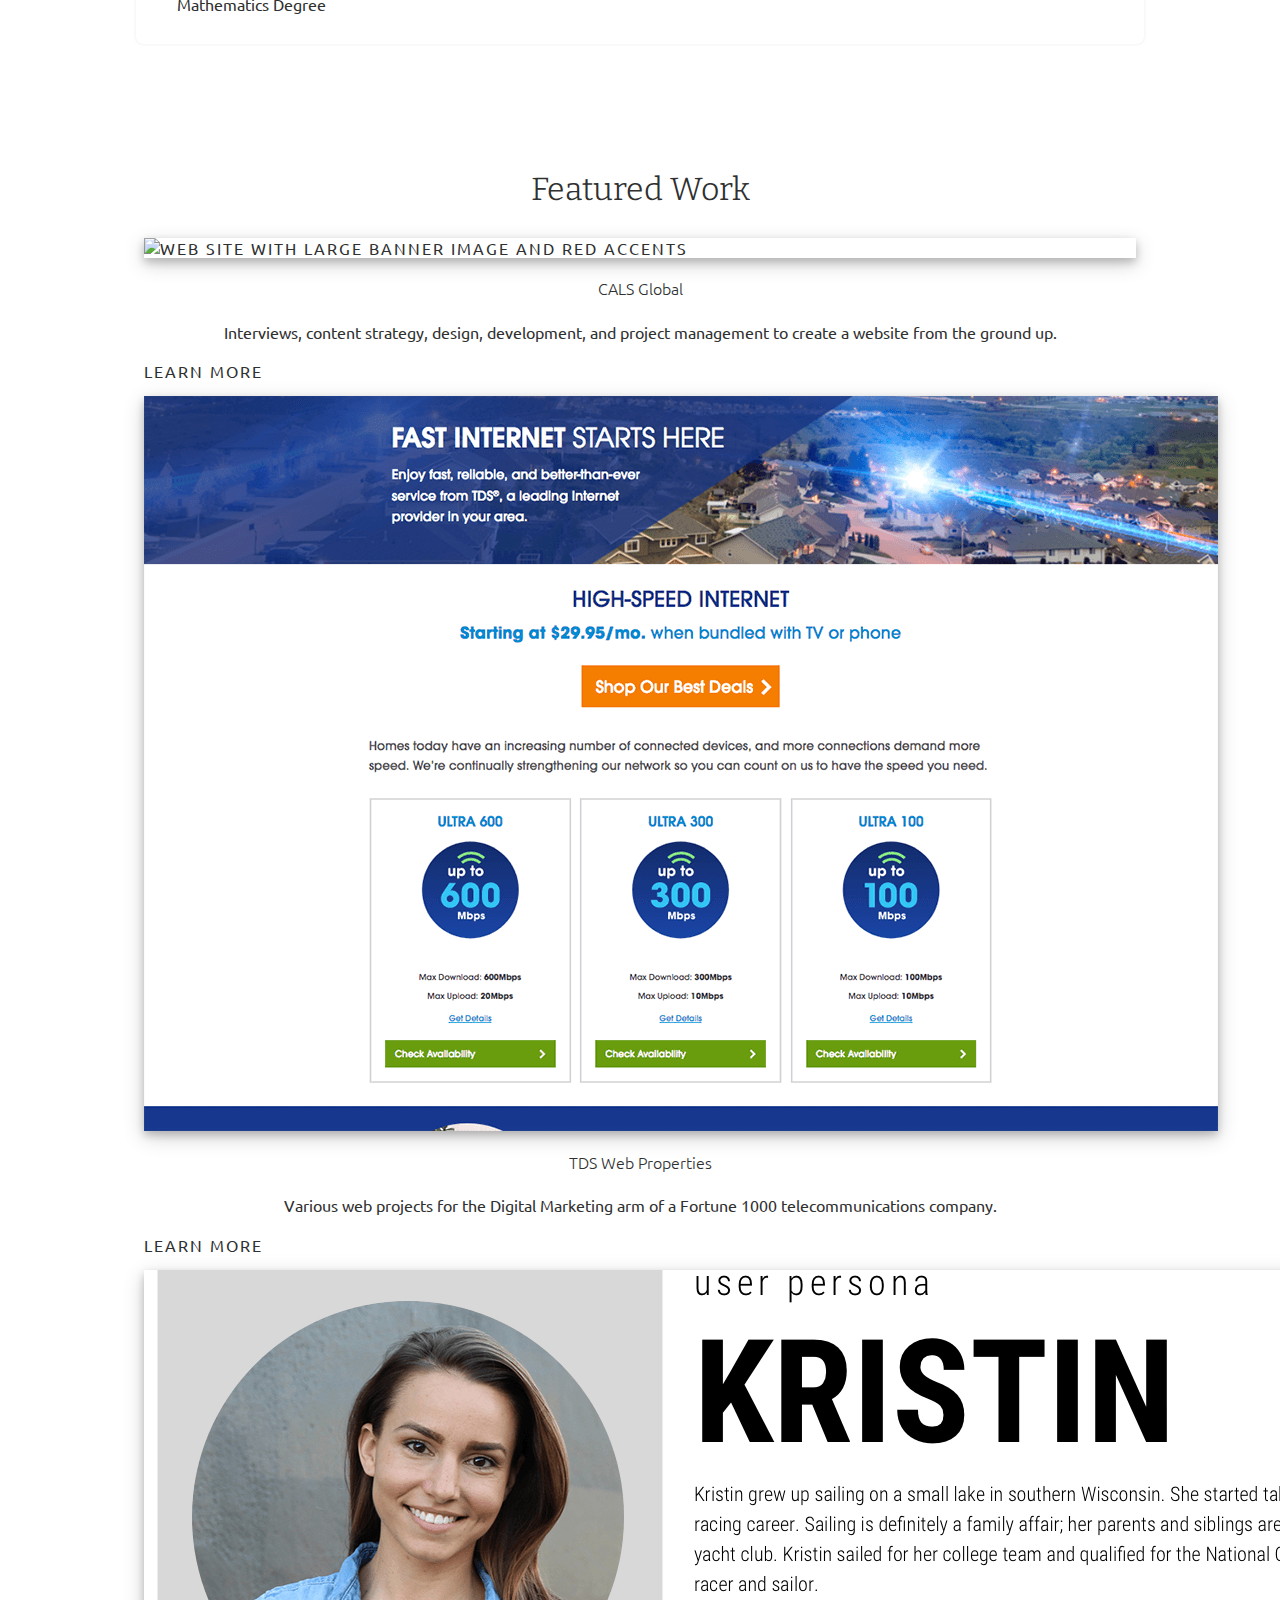
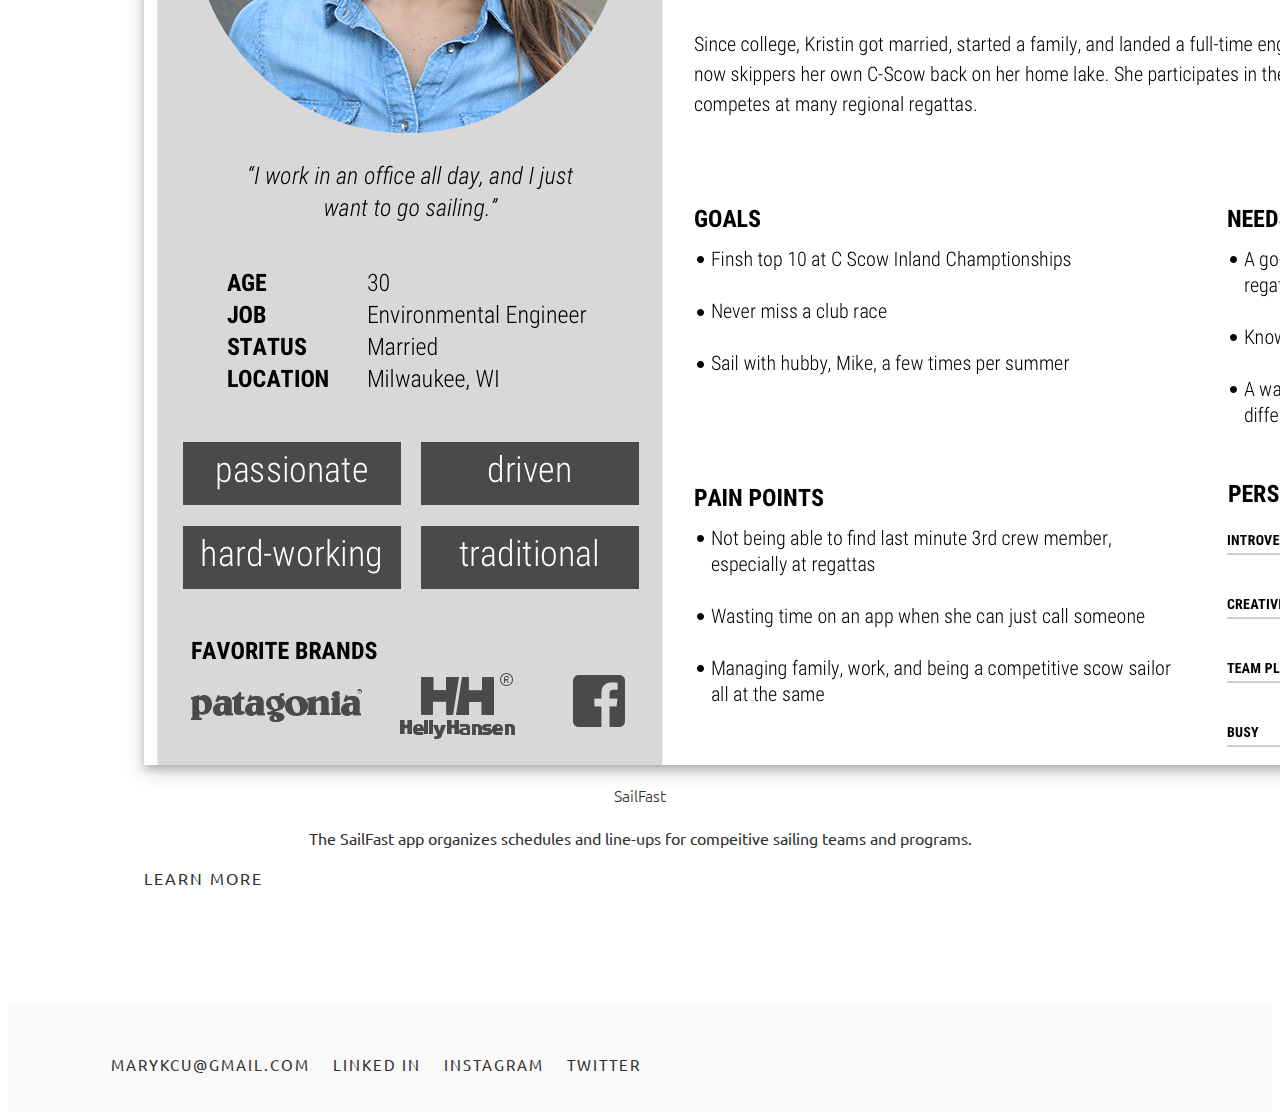
==== commit 7c74b69a: "Updated portfolio projects" ====
--- a/index.html
+++ b/index.html
@@ -60,10 +60,10 @@
                         <p>
                             I develop with:
                         </p>
-                            JavaScript/TypeScript<br>
-                            Angular<br>
+                            JavaScript<br>
+                            Angular, React, Vue<br>
                             HTML<br>
-                            CSS<br>
+                            CSS, SASS<br>
                             RESTful APIs<br>
                             Git/GitHub<br>
                     </div>
@@ -78,8 +78,8 @@
                             Responsive<br>
                             Accessible<br>
                             Intuitive<br>
-                            Clean<br>
-                            User-Friendly<br>
+                            Consistent<br>
+                            User-Centered<br>
                             Flexible<br>
                     </div>
                     <div class="col-sm-4 text-center">
@@ -91,11 +91,11 @@
                             I plan, optimize, and improve with:
                         </p>
                             Content Strategy<br>
-                            SEO Best Practices<br>
-                            Google Analytics<br>
                             User Research<br>
                             Competitive Analysis<br>
-                            My Math & Stats Background
+                            SEO<br>
+                            Google Analytics<br>
+                            Mathematics Degree
                     </div>
                 </div>
             </div>
@@ -104,7 +104,7 @@
         <div class="container-fluid">
                 <h3 class="heading-extra-margin">Featured Work</h3>
             <div class="row">
-                <div class="col-md-4 d-flex align-items-stretch">
+                <!-- <div class="col-md-4 d-flex align-items-stretch">
                     <div class="card">
                       <a href="./portfolio.html#crew-finder-heading"><img class="card-img-top" src="./images/crewFinderSnap.png" alt="crew finder app displaying upcoming events"></a>
                       <div class="card-body d-flex flex-column">
@@ -113,13 +113,23 @@
                         <a href="./portfolio.html#crew-finder-heading" class="btn btn-light btn-block btn-align-end">Learn More</a>
                       </div>
                     </div>
+                </div> -->
+                <div class="col-md-4 d-flex align-items-stretch">
+                    <div class="card">
+                      <a href="./portfolio.html#cals-global-heading"><img class="card-img-top" src="./images/cals-global-hero.PNG" alt="web site with large banner image and red accents"></a>
+                      <div class="card-body d-flex flex-column">
+                        <h4 class="card-title">CALS Global</h4>
+                        <p class="card-text">Interviews, content strategy, design, development, and project management to create a website from the ground up.</p>
+                        <a href="./portfolio.html#cals-global-heading" class="btn btn-light btn-block btn-align-end">Learn More</a>
+                      </div>
+                    </div>
                 </div>
                 <div class="col-md-4 d-flex align-items-stretch">
                     <div class="card d-flex flex-column">
                       <a href="./portfolio.html#dig-ops-heading"><img class="card-img-top" src="./images/tdsSnap.png" alt="landing page selling TDS high-speed internet"></a>
                       <div class="card-body d-flex flex-column">
-                        <h4 class="card-title">TDS Digital Operations</h4>
-                        <p class="card-text">I develop, optimize, and manage the customer-facing websites and services for a Fortune 1000 telecommunications company.</p>
+                        <h4 class="card-title">TDS Web Properties</h4>
+                        <p class="card-text">Various web projects for the Digital Marketing arm of a Fortune 1000 telecommunications company.</p>
                         <a href="./portfolio.html#dig-ops-heading" class="btn btn-light btn-block mt-auto">Learn More</a>
                       </div>
                     </div>
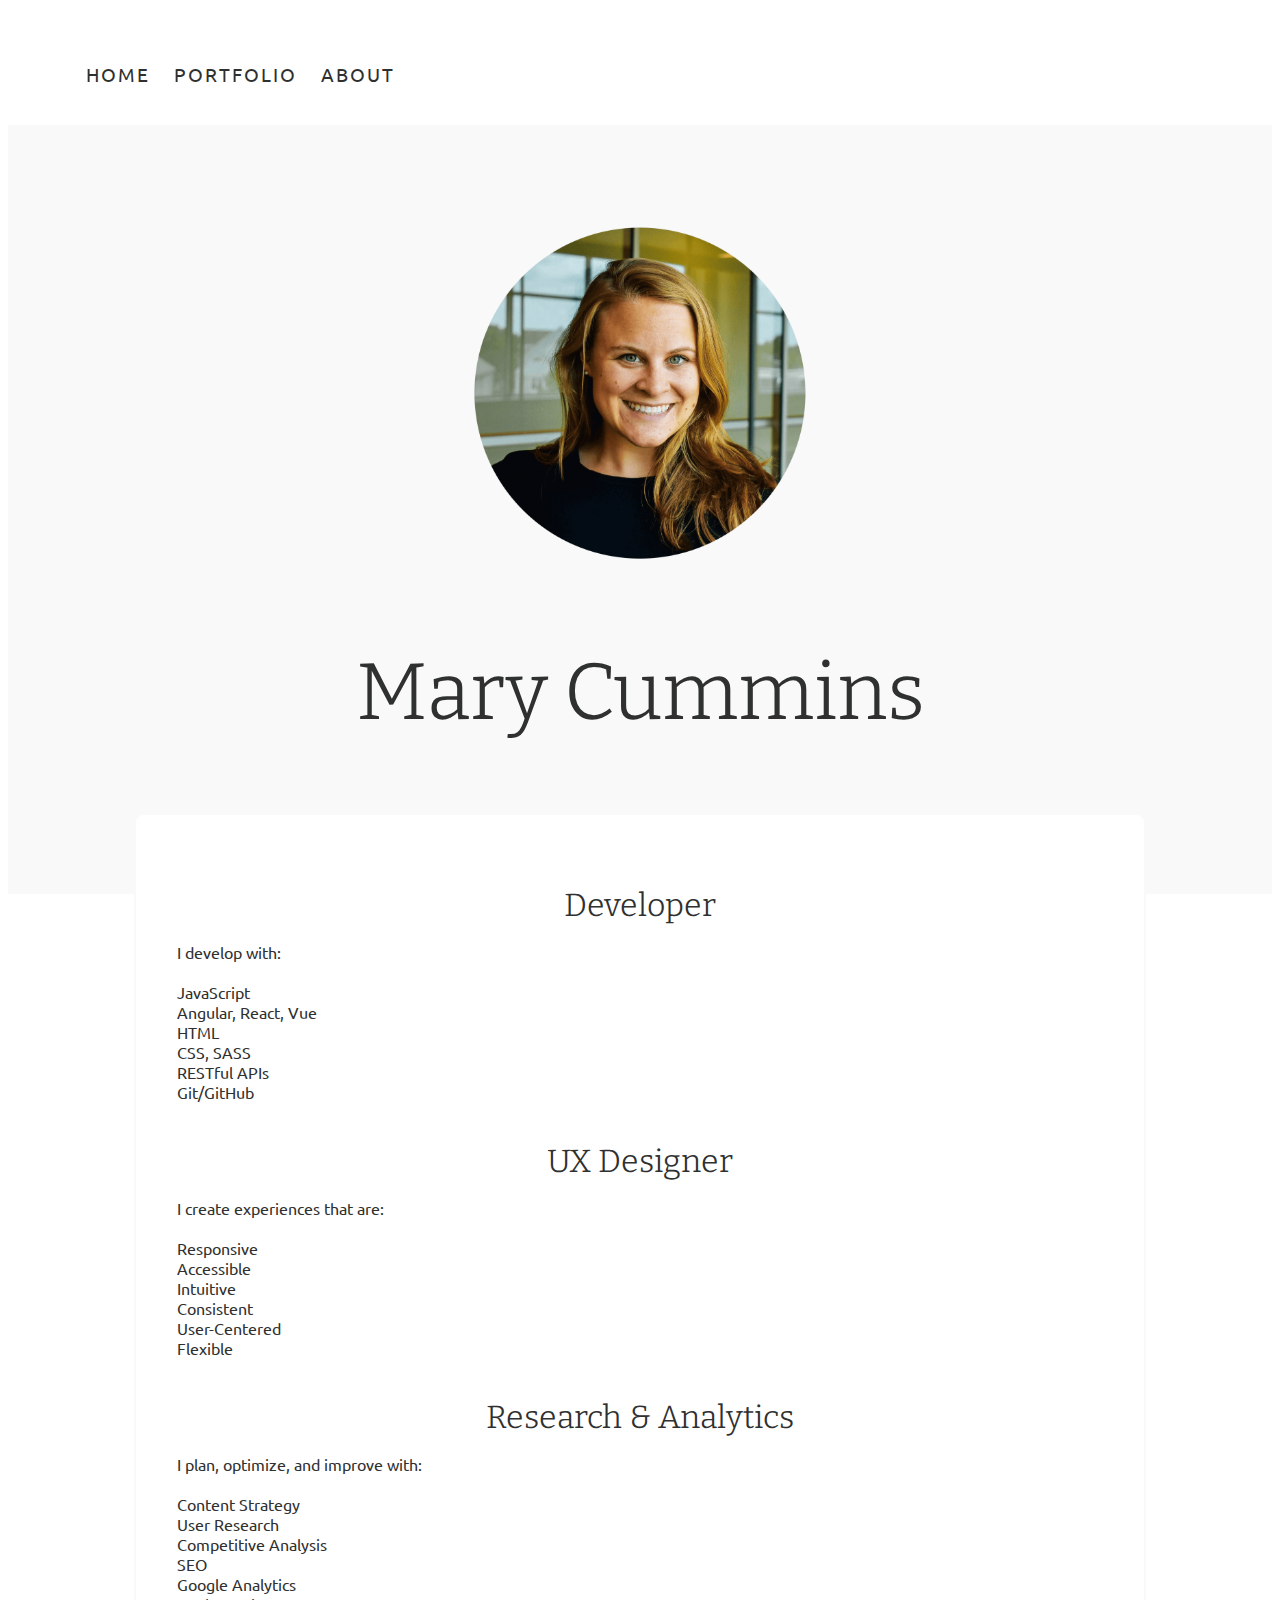
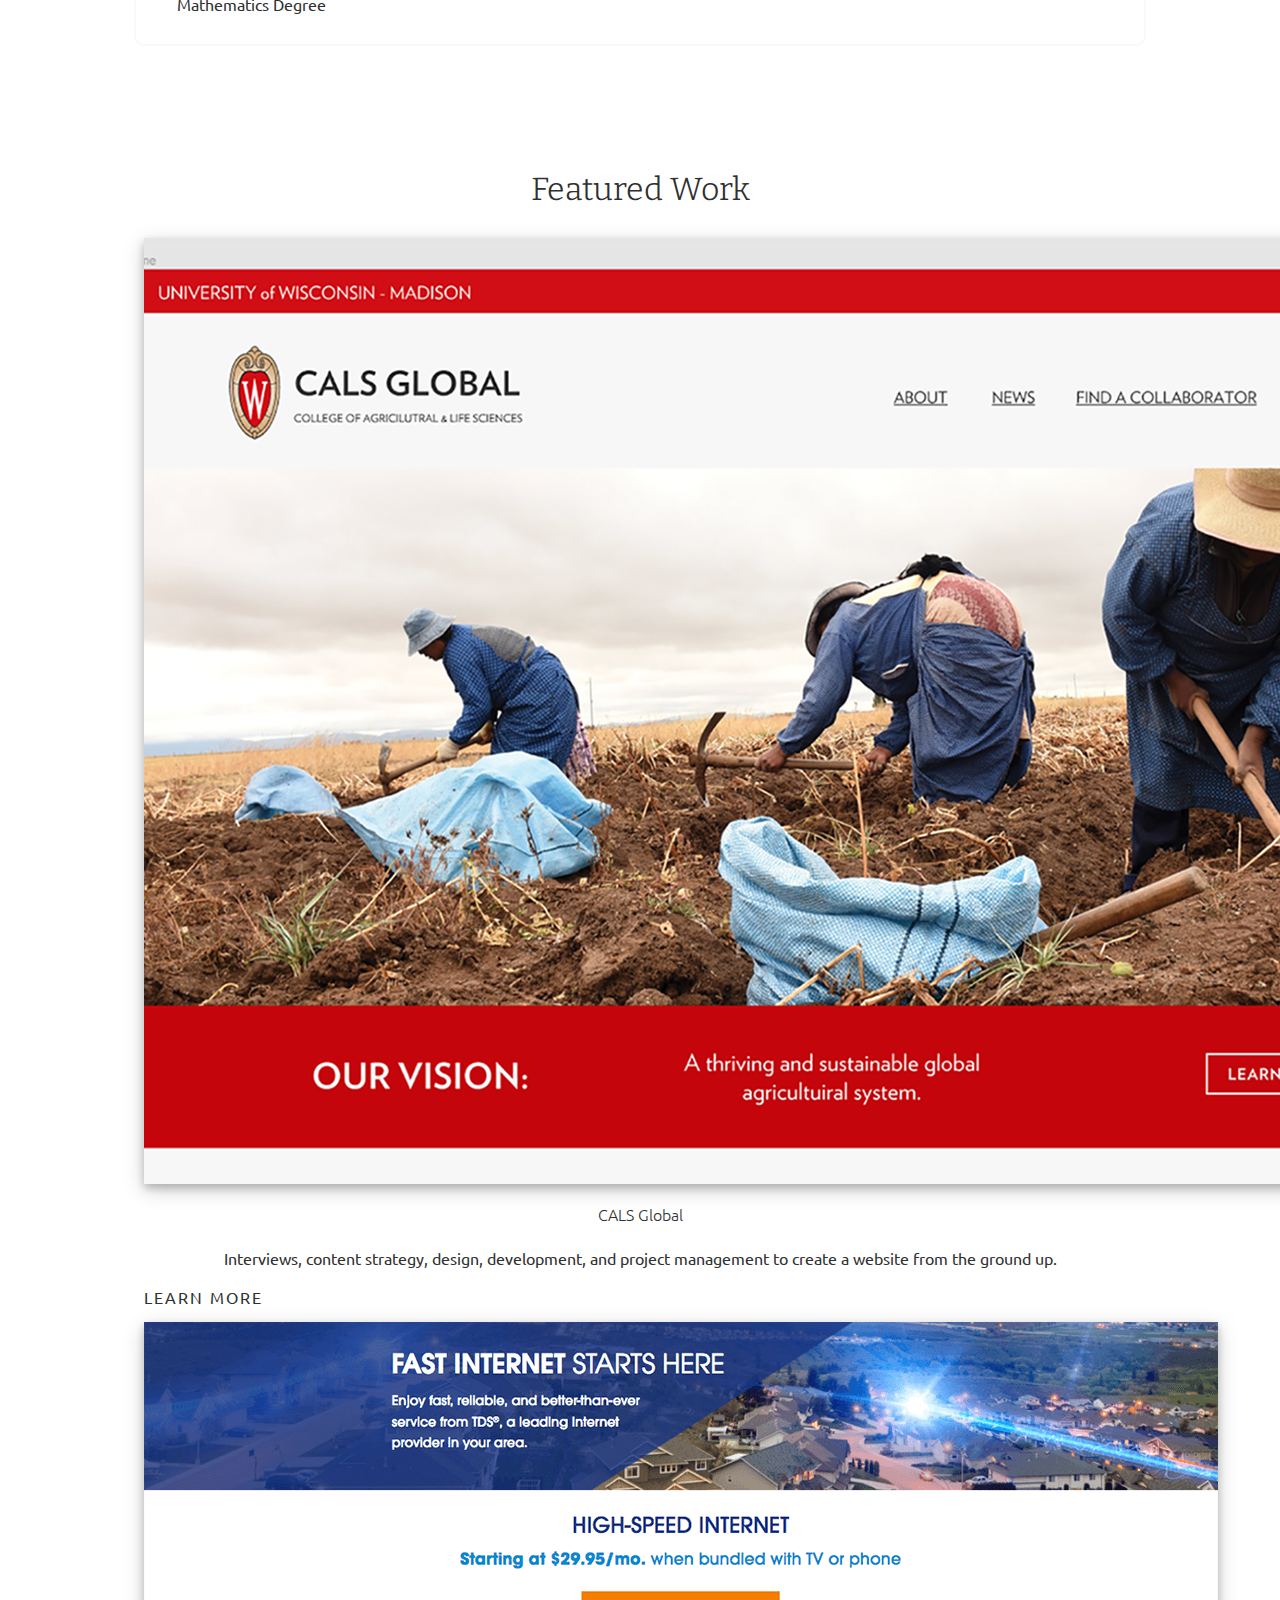
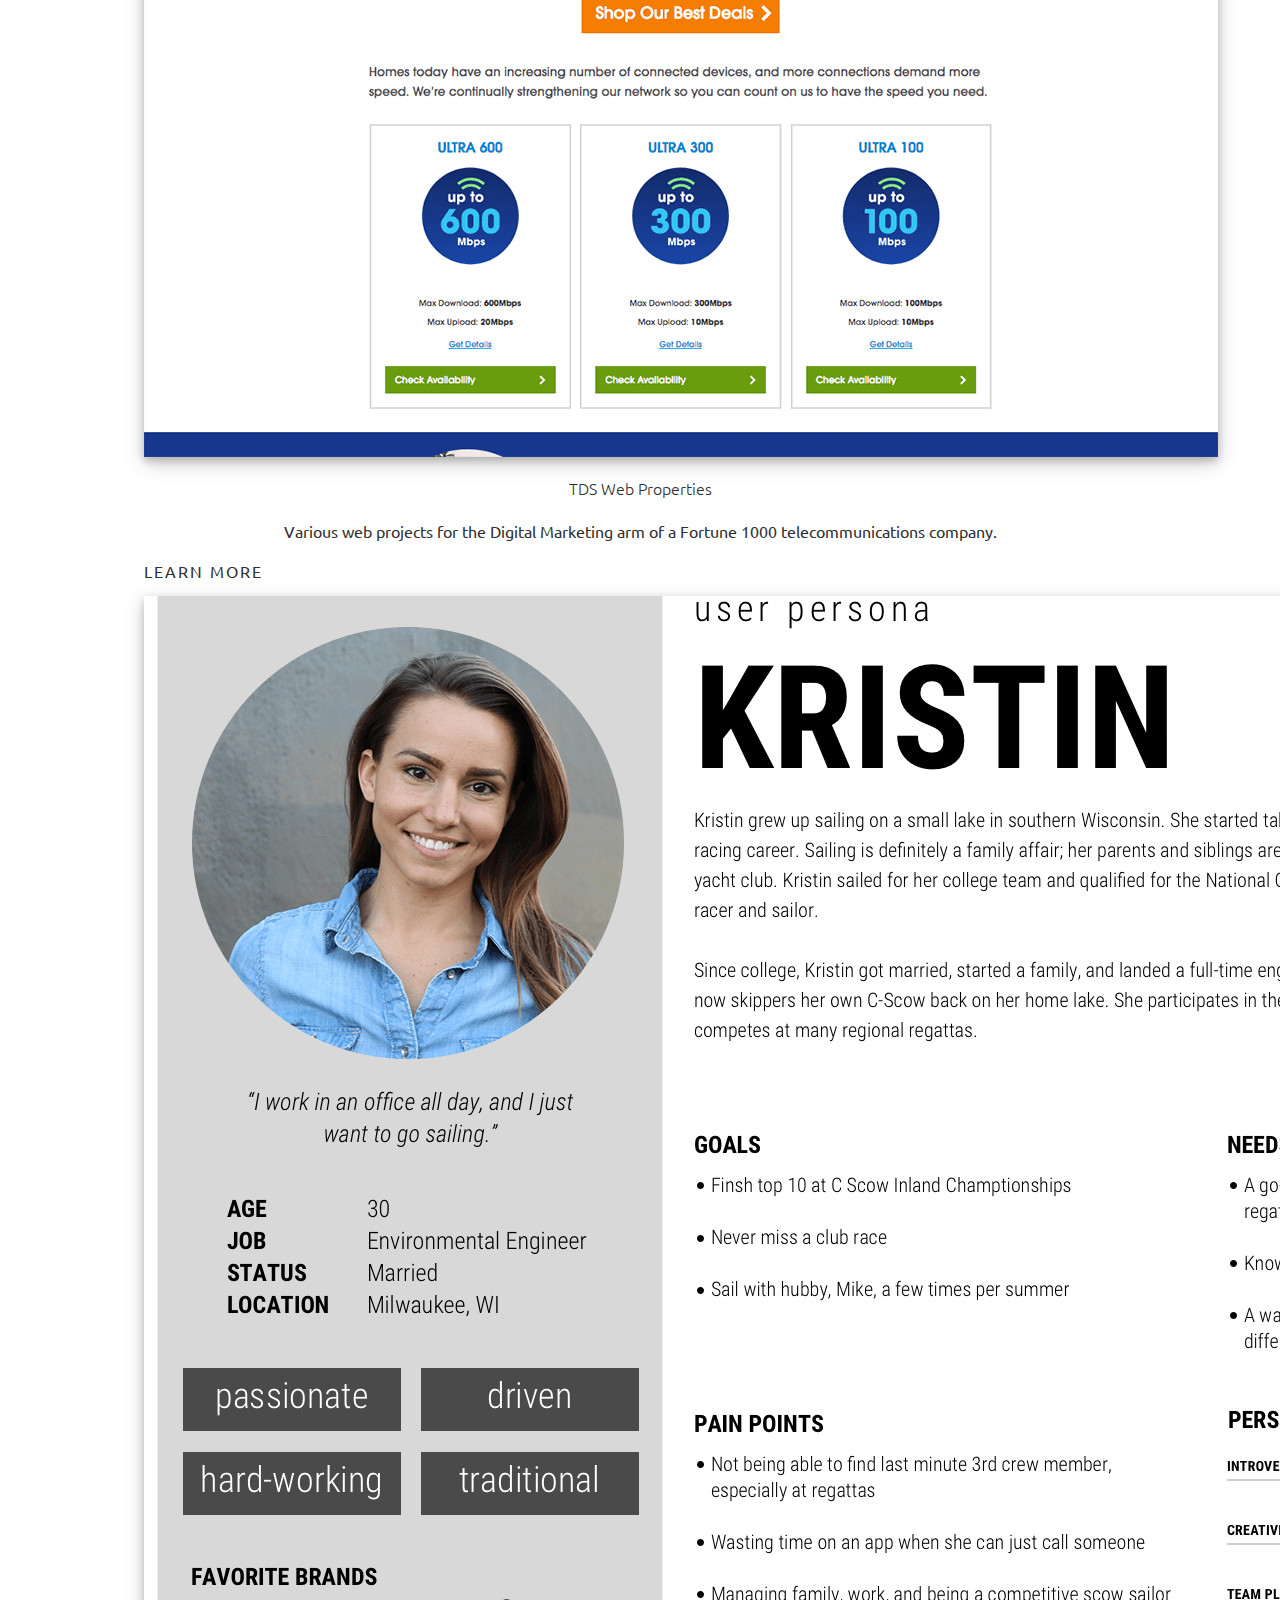
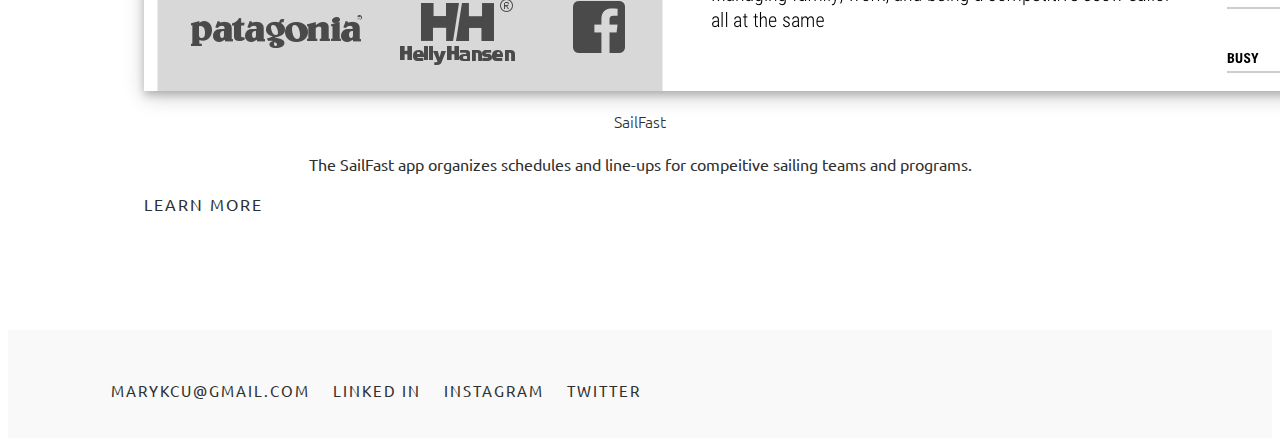
==== commit 1dbb7e21: "Fix url of broken image" ====
--- a/index.html
+++ b/index.html
@@ -116,7 +116,7 @@
                 </div> -->
                 <div class="col-md-4 d-flex align-items-stretch">
                     <div class="card">
-                      <a href="./portfolio.html#cals-global-heading"><img class="card-img-top" src="./images/cals-global-hero.PNG" alt="web site with large banner image and red accents"></a>
+                      <a href="./portfolio.html#cals-global-heading"><img class="card-img-top" src="./images/cals-global-hero.png" alt="web site with large banner image and red accents"></a>
                       <div class="card-body d-flex flex-column">
                         <h4 class="card-title">CALS Global</h4>
                         <p class="card-text">Interviews, content strategy, design, development, and project management to create a website from the ground up.</p>
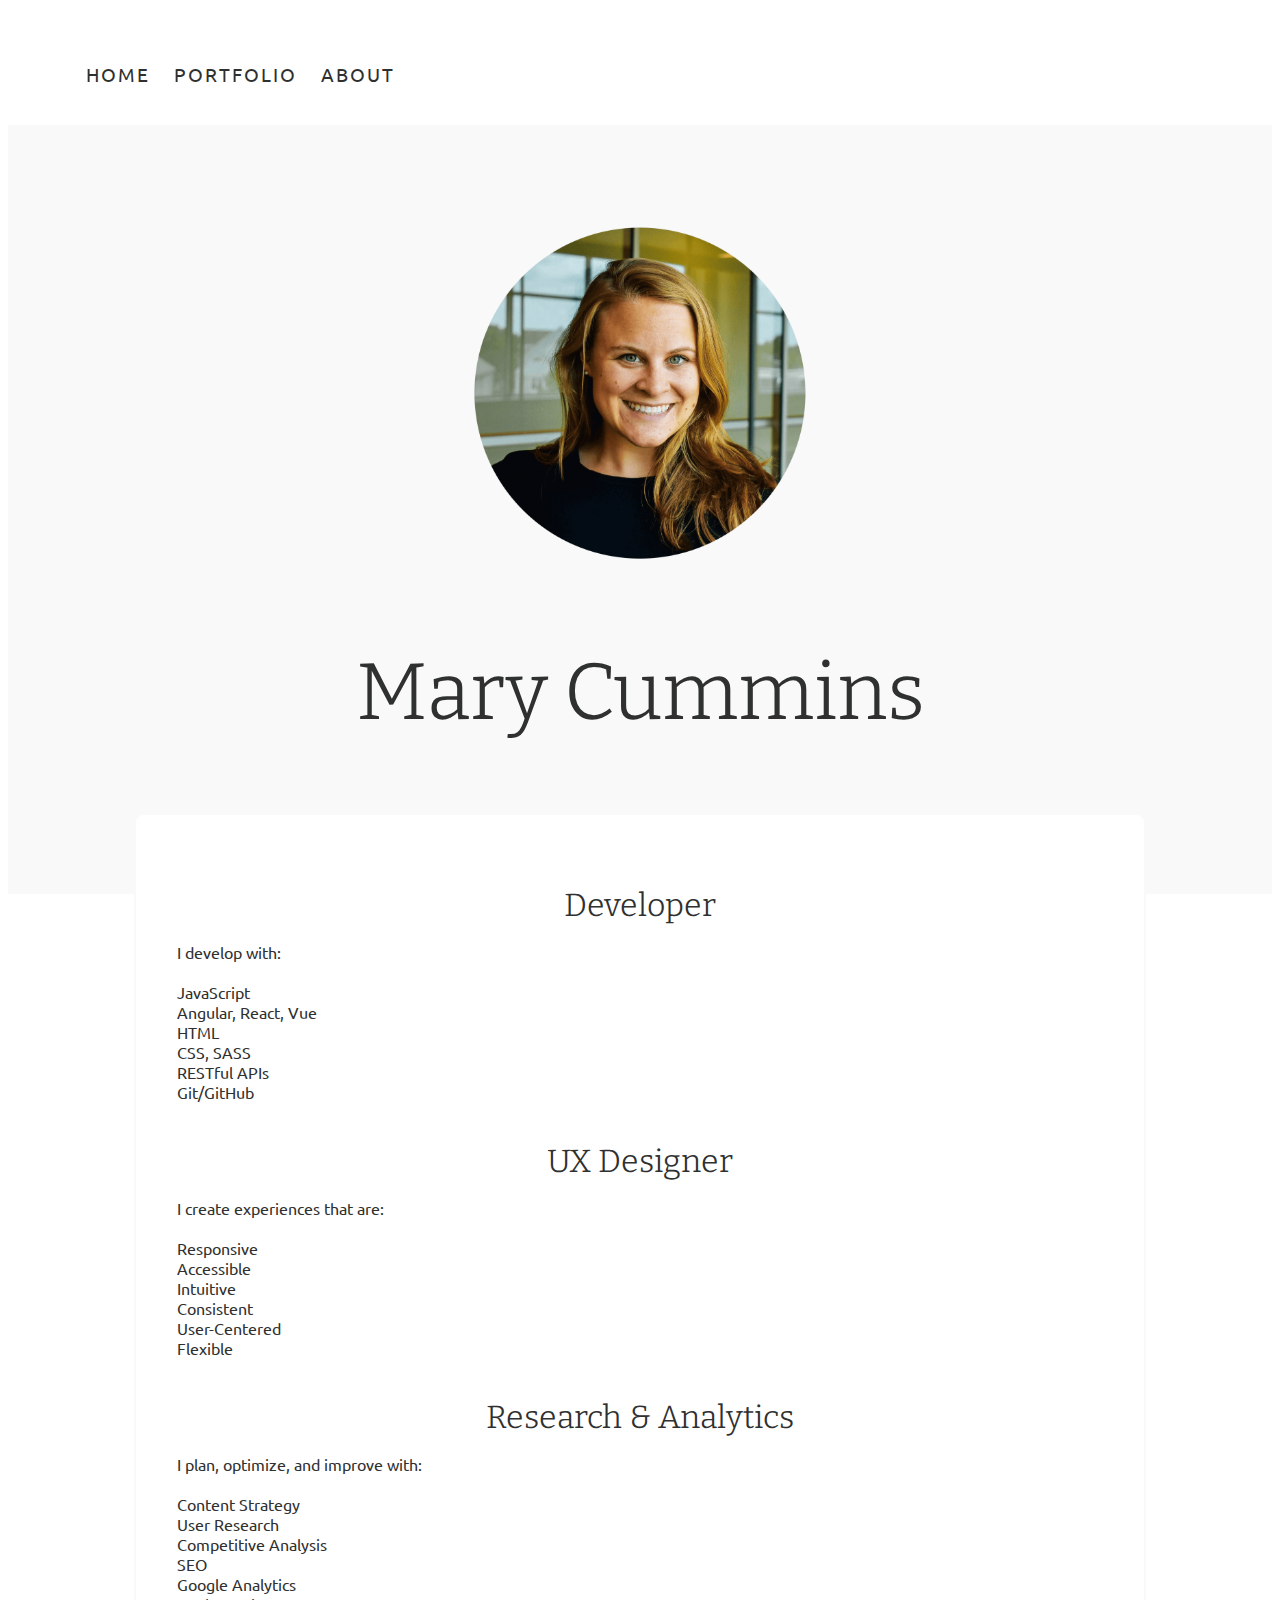
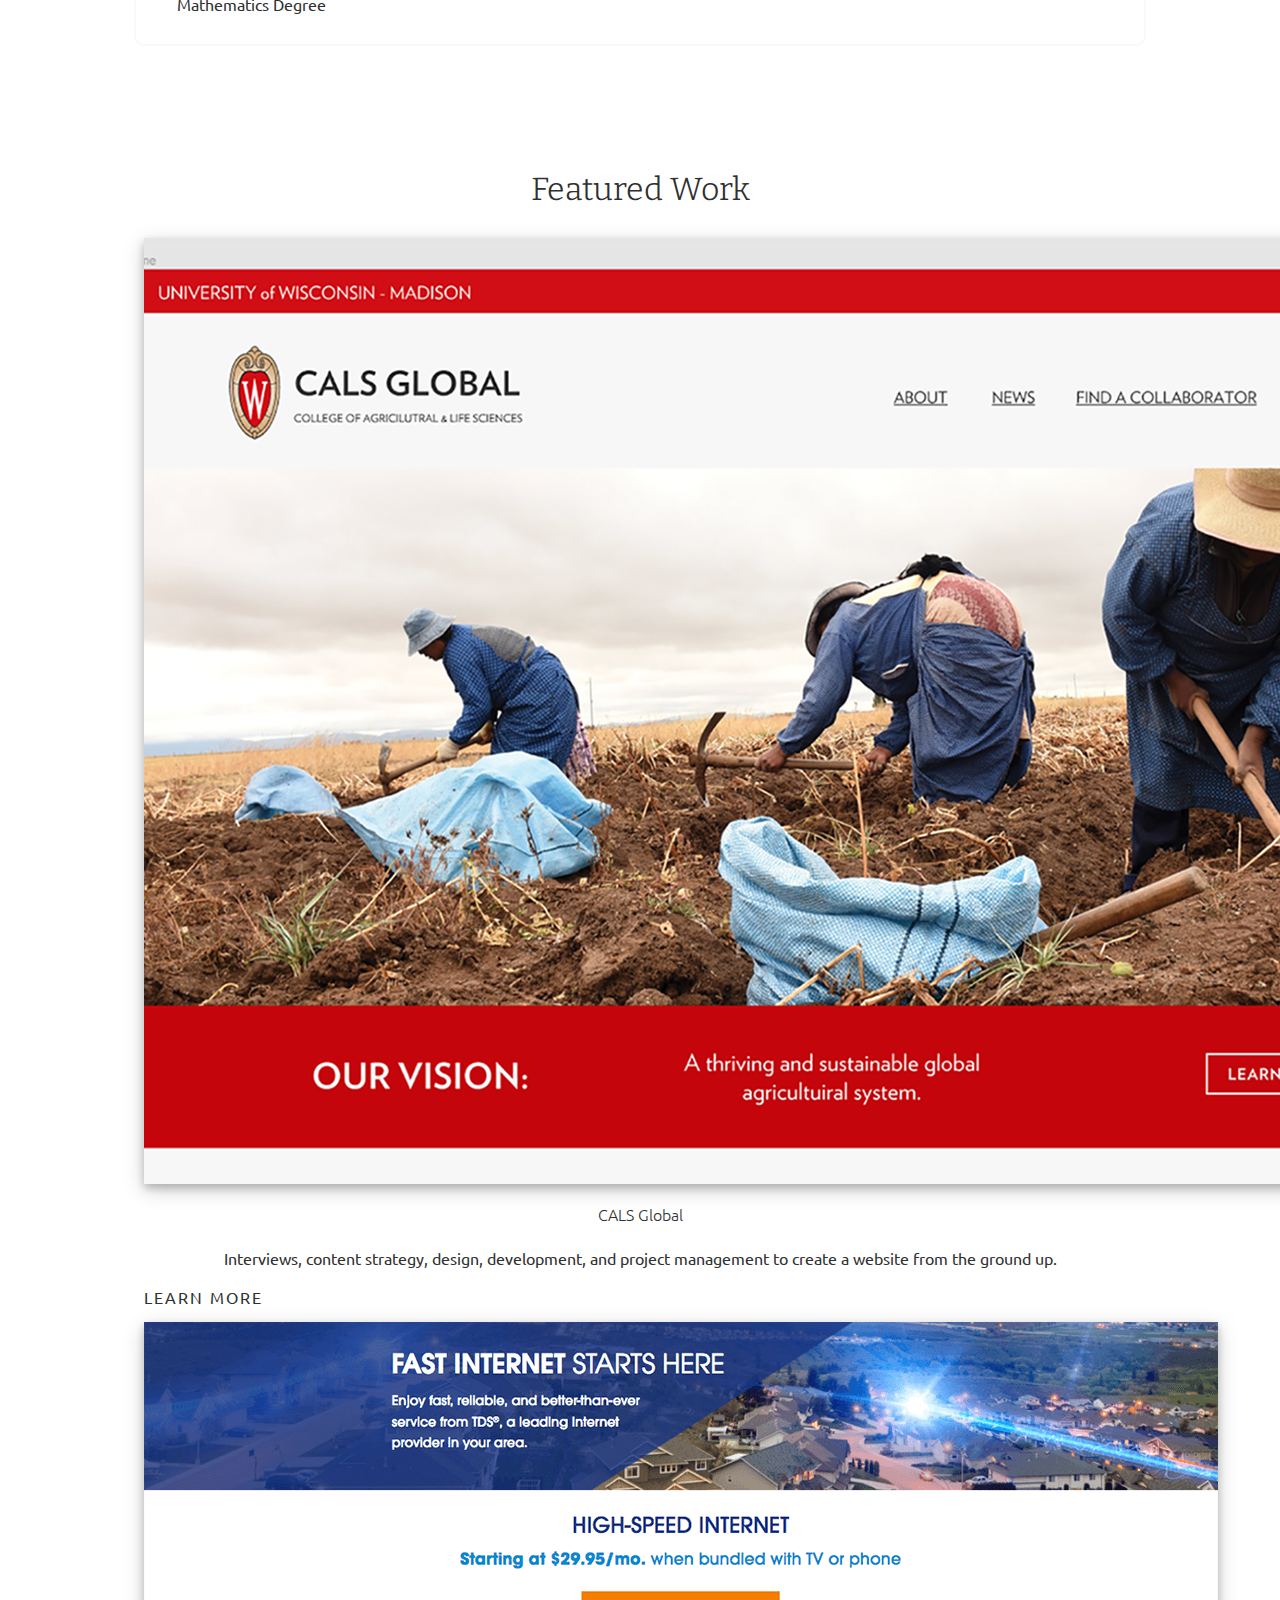
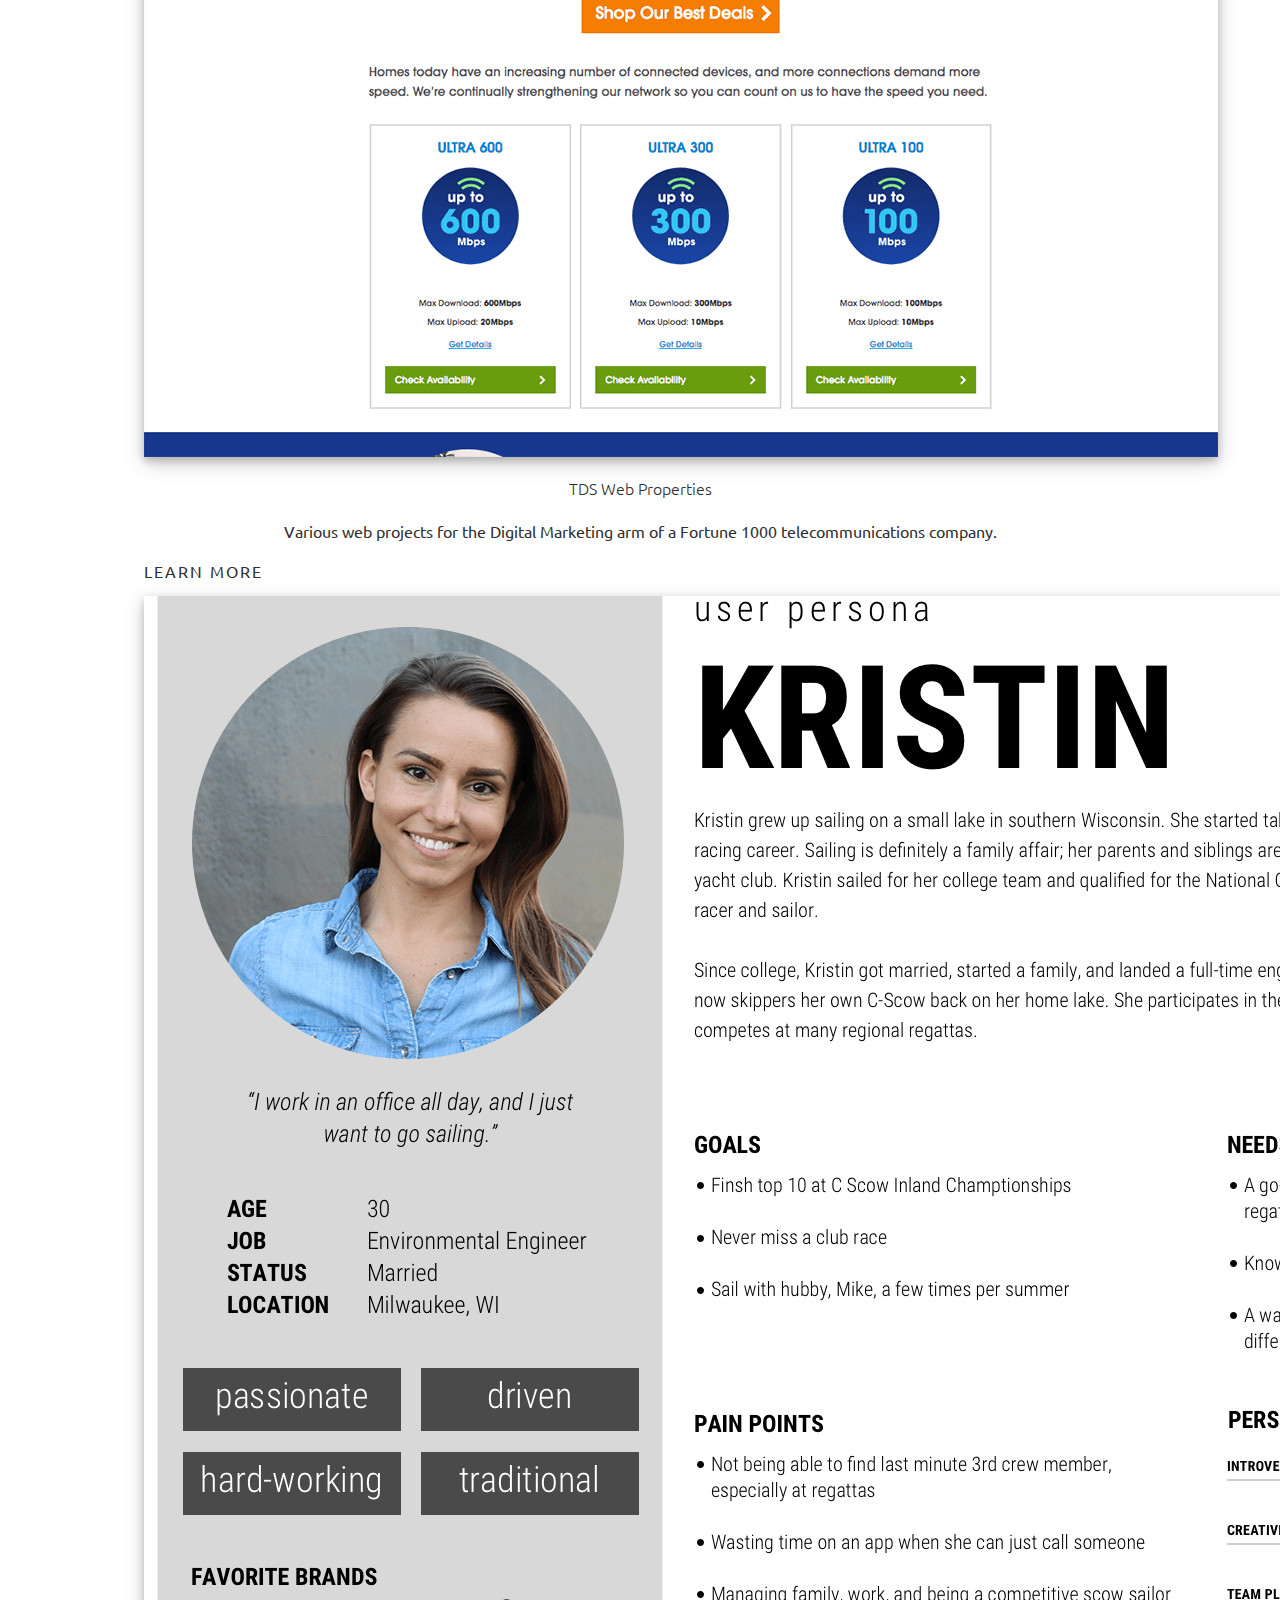
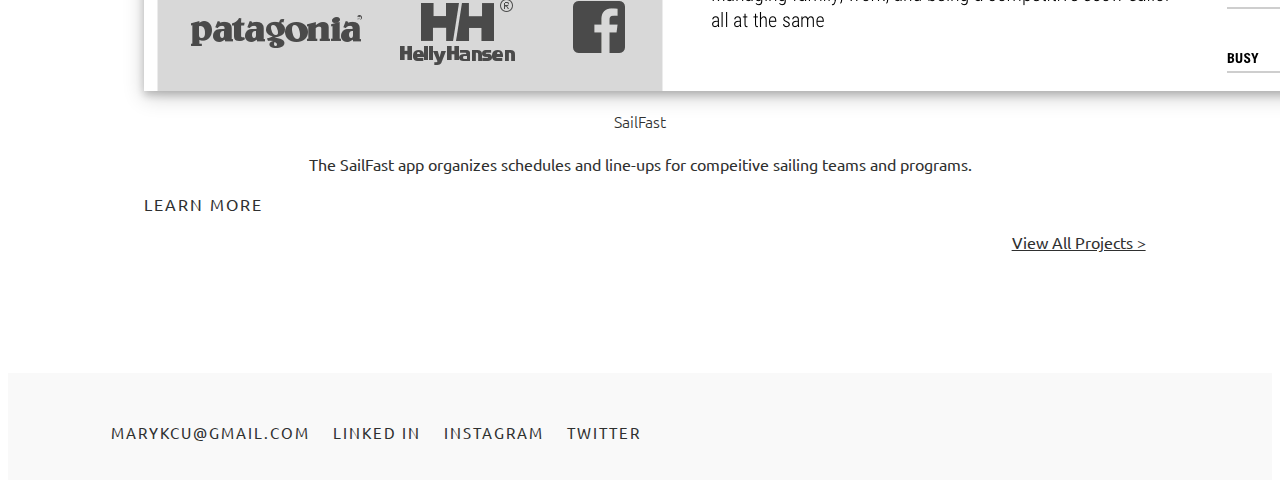
==== commit 9458b9ed: "added Academics wireframe project" ====
--- a/index.html
+++ b/index.html
@@ -145,6 +145,7 @@
                     </div>
                 </div>
 		</div>
+        <p style="text-align: right;"><a href="./portfolio.html">View All Projects ></a></p>
         </section>
 
 
--- a/css/main.css
+++ b/css/main.css
@@ -191,7 +191,7 @@
 }
 
 .portfolio-project {
-    margin-bottom: 130px;
+    margin-bottom: 3em;
 }
 
 .portfolio-row > div > p > a {
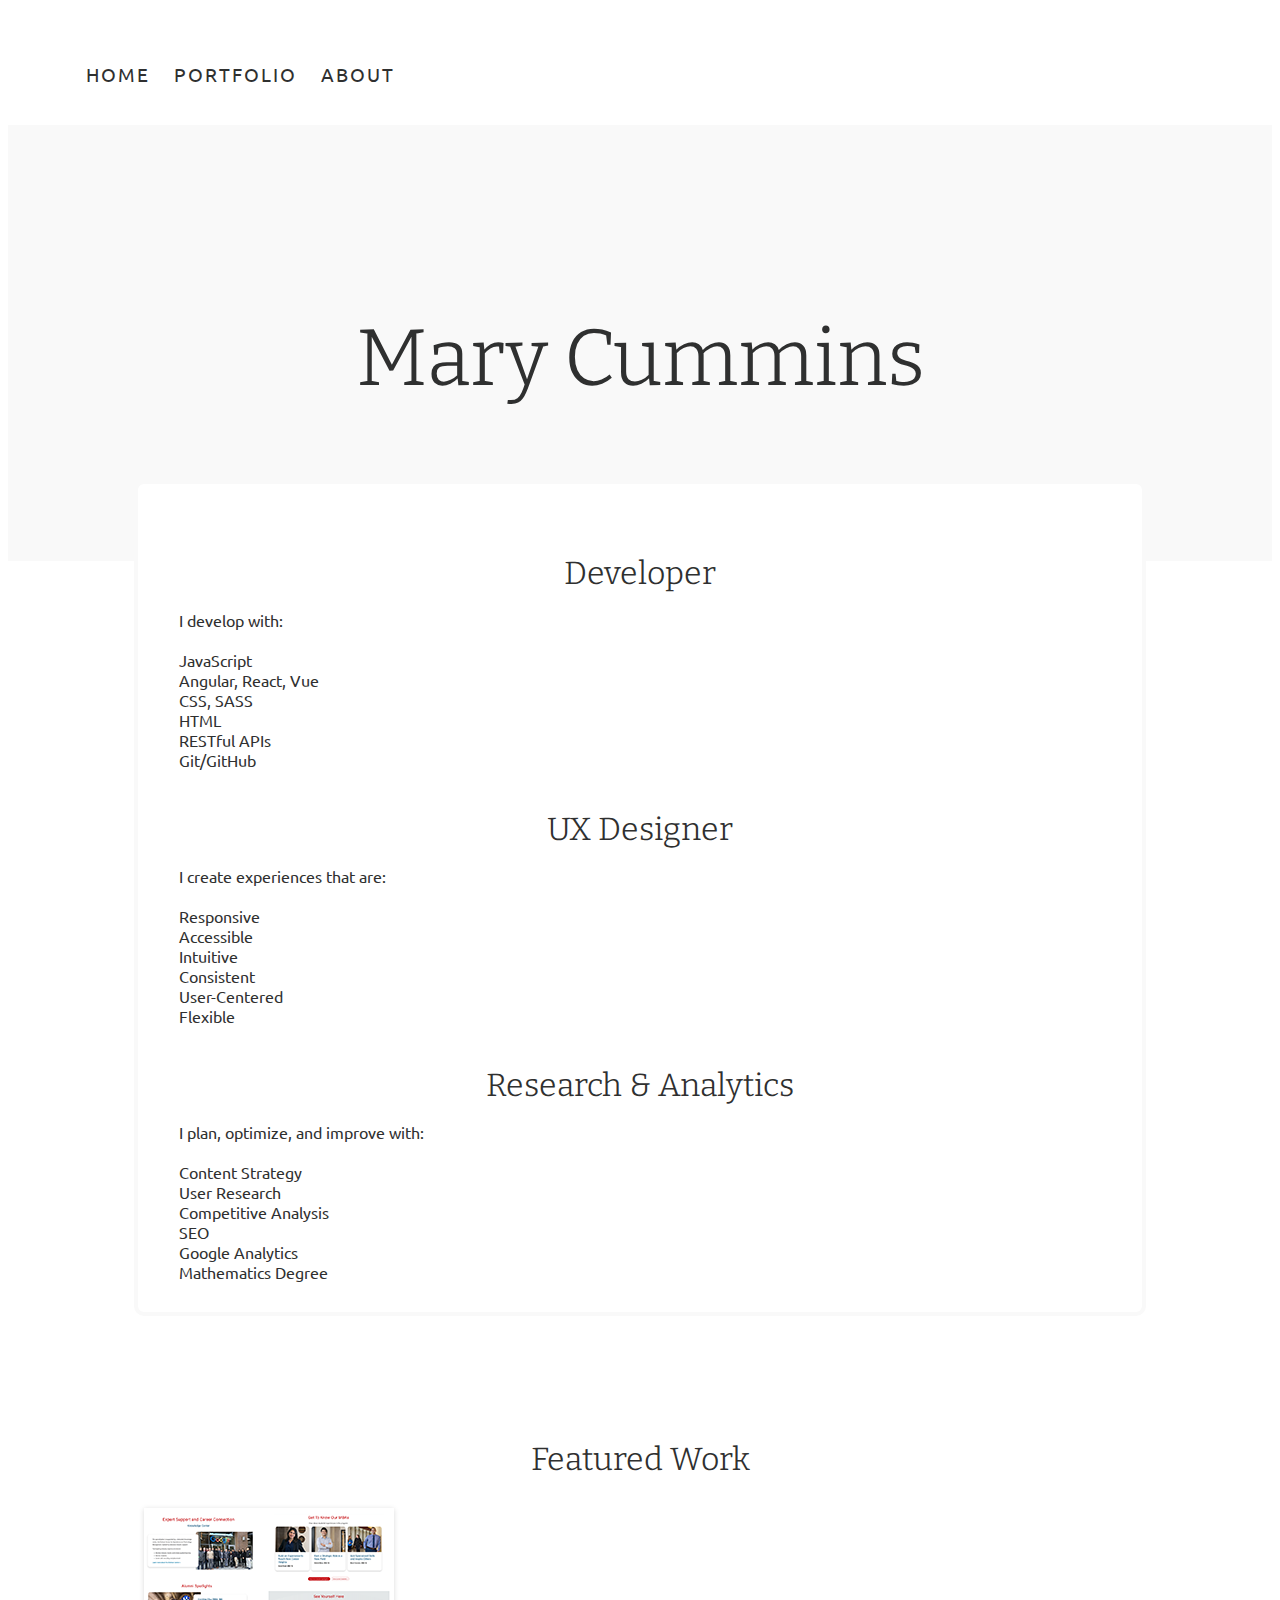
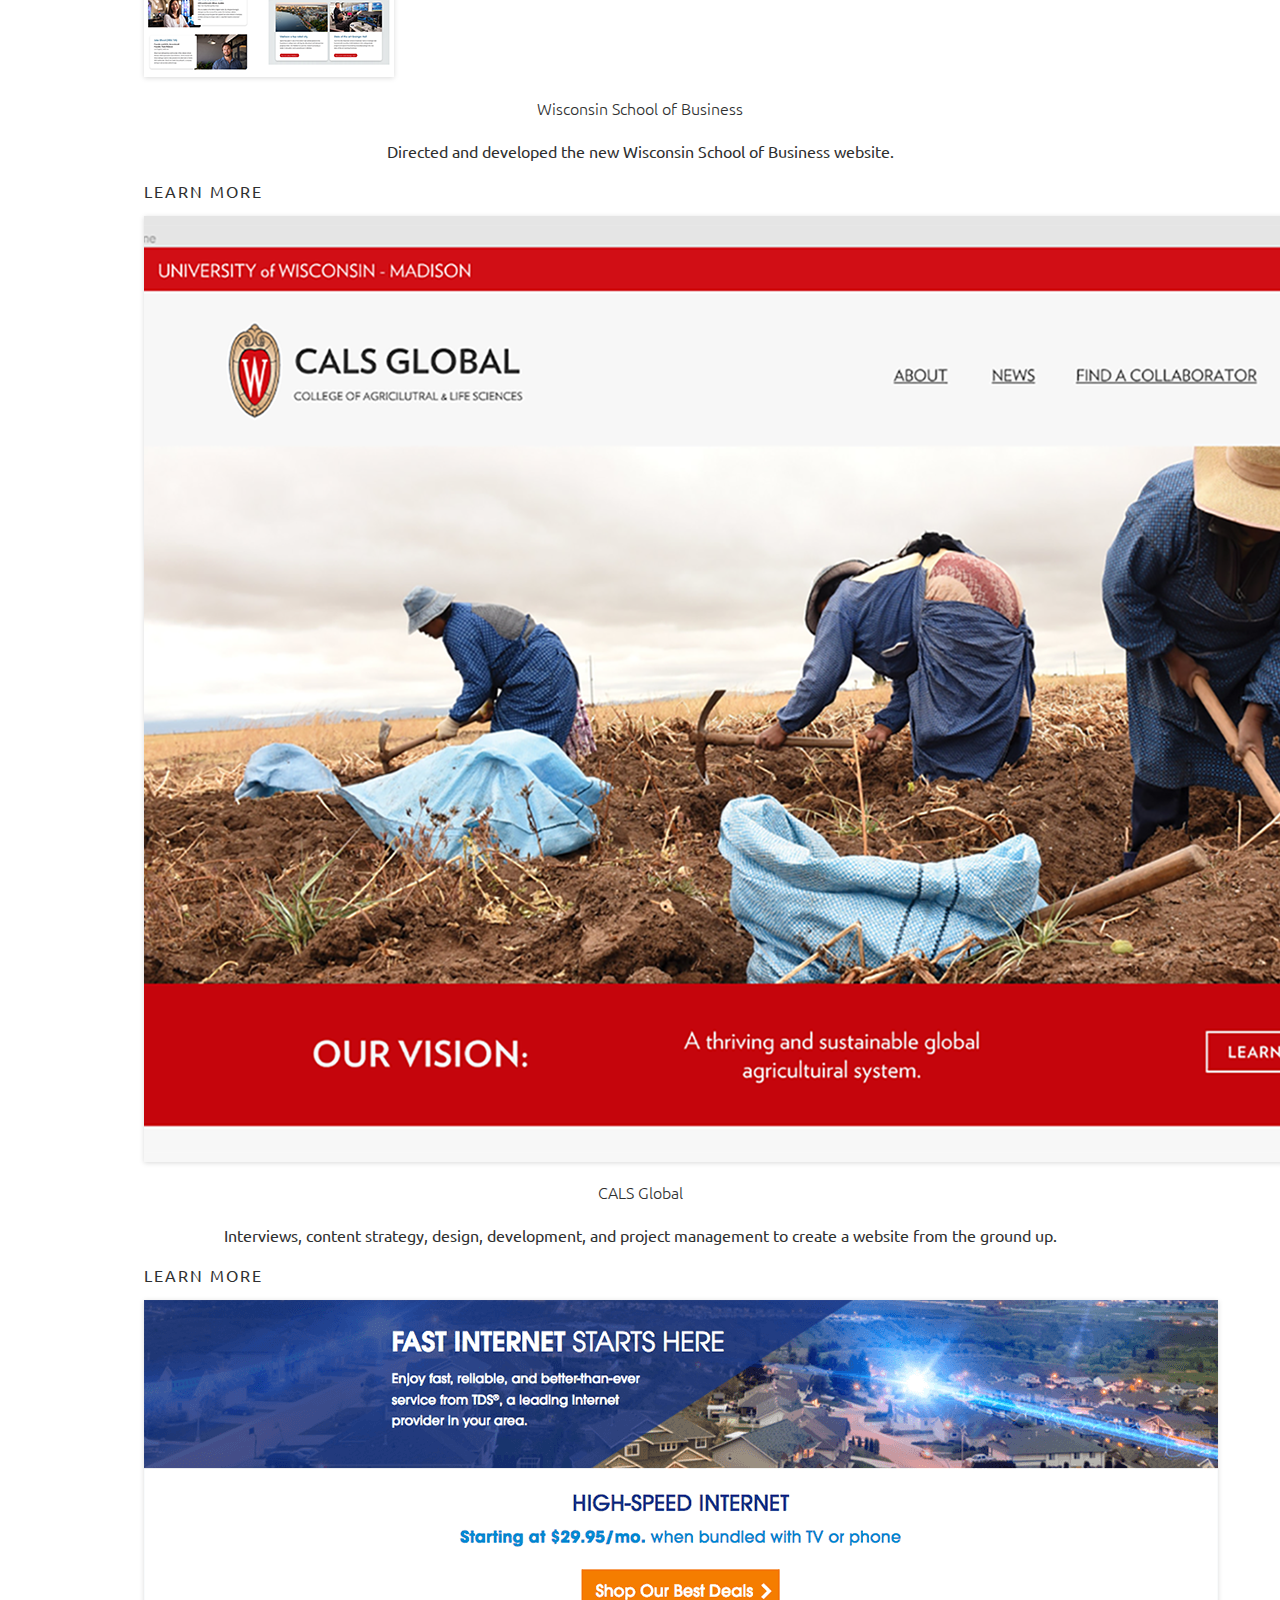
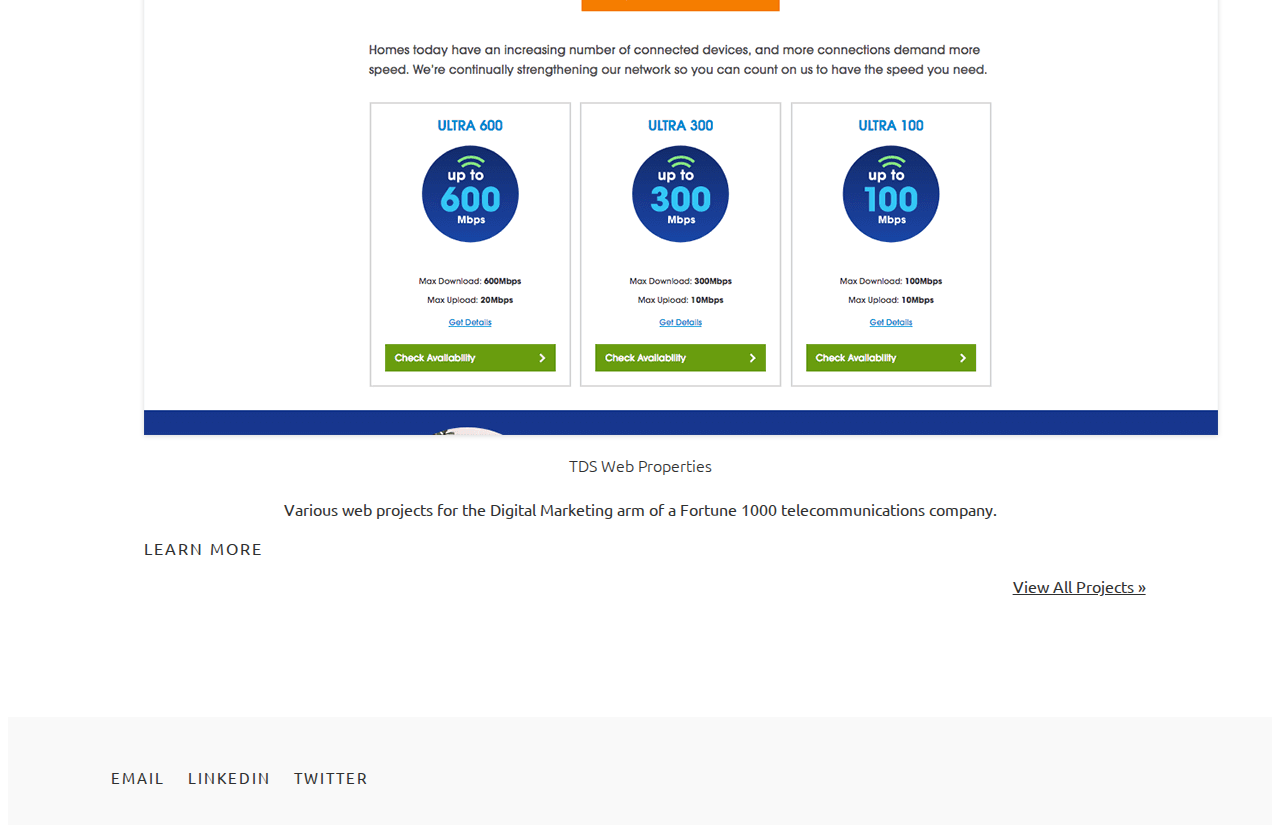
==== commit 66948195: "Feb 2022 updates - WSB web redesign" ====
--- a/index.html
+++ b/index.html
@@ -39,11 +39,8 @@
 		</nav>
         <section class="oddSection mainContent">
     		<div class="container-fluid">
-                    <div id="profilePicDiv">
-                        <img src="./images/circlePicMary.png" alt="Mary Cummins professional headshot" id="profilePic">
-                    </div>
                     <div id="headerTextDiv">
-                        <h1>Mary Cummins</h1>
+                        <h1 class="mb-5">Mary Cummins</h1>
 
                     </div>
             </div>
@@ -62,8 +59,8 @@
                         </p>
                             JavaScript<br>
                             Angular, React, Vue<br>
+                            CSS, SASS<br>
                             HTML<br>
-                            CSS, SASS<br>
                             RESTful APIs<br>
                             Git/GitHub<br>
                     </div>
@@ -116,6 +113,16 @@
                 </div> -->
                 <div class="col-md-4 d-flex align-items-stretch">
                     <div class="card">
+                      <a href="./portfolio.html#wsb-web-redesign-heading"><img class="card-img-top" src="./images/wsb-web-redesign/components-examples-250-170.png" alt="example card and rankings components"></a>
+                      <div class="card-body d-flex flex-column">
+                        <h4 class="card-title">Wisconsin School of Business</h4>
+                        <p class="card-text">Directed and developed the new Wisconsin School of Business website.</p>
+                        <a href="./portfolio.html#wsb-web-redesign-heading" class="btn btn-light btn-block btn-align-end">Learn More</a>
+                      </div>
+                    </div>
+                </div>
+                <div class="col-md-4 d-flex align-items-stretch">
+                    <div class="card">
                       <a href="./portfolio.html#cals-global-heading"><img class="card-img-top" src="./images/cals-global-hero.png" alt="web site with large banner image and red accents"></a>
                       <div class="card-body d-flex flex-column">
                         <h4 class="card-title">CALS Global</h4>
@@ -134,7 +141,7 @@
                       </div>
                     </div>
                 </div>
-                <div class="col-md-4 d-flex align-items-stretch">
+                <!-- <div class="col-md-4 d-flex align-items-stretch">
                     <div class="card">
                       <a href="./portfolio.html#sail-fast-heading"><img class="card-img-top" src="./images/userPersonaSnap.png" alt="Kristin's user persona"></a>
                       <div class="card-body d-flex flex-column">
@@ -143,17 +150,16 @@
                         <a href="./portfolio.html#sail-fast-heading" class="btn btn-light btn-block btn-align-end">Learn More</a>
                       </div>
                     </div>
-                </div>
+                </div> -->
 		</div>
-        <p style="text-align: right;"><a href="./portfolio.html">View All Projects ></a></p>
+        <p style="text-align: right;"><a href="./portfolio.html">View All Projects &raquo;</a></p>
         </section>
 
 
 		<footer class="oddSection">
     		<ul>
-                <li><a href="mailto:marykcu@gmail.com">marykcu@gmail.com</a></li>
-                <li><a href="https://linkedin.com/in/mary-cummins" target="_blank">linked&nbsp;in</a></li>
-        		<li><a href="https://instagram.com/sailormary13" target="_blank">instagram</a></li>
+                <li><a href="mailto:marykathryncummins@gmail.com">email</a></li>
+                <li><a href="https://linkedin.com/in/mary-cummins" target="_blank">linkedin</a></li>
                 <li><a href="https://twitter.com/sailormary13" target="_blank">twitter</a></li>
 			</ul>
 		</footer>
--- a/css/main.css
+++ b/css/main.css
@@ -107,7 +107,7 @@
 
 #job-icon-div {
     border-radius: 10px;
-    border: 2px solid #f9f9f9;
+    border: 4px solid #f9f9f9;
     margin-top: -18%;
     padding: 3% 4% 3% 4%;
     background-color: #fff;
@@ -171,7 +171,7 @@
 }
 
 .card-img-top {
-    box-shadow: 0 4px 8px 0 rgba(0, 0, 0, 0.2), 0 6px 20px 0 rgba(0, 0, 0, 0.19);
+    box-shadow: 0 1px 5px rgba(0, 0, 0, 0.15);
 }
 
 a .card-img-top:hover {
@@ -183,7 +183,7 @@
     display: block;
     margin: auto;
     margin-bottom: 25px;
-    box-shadow: 0 4px 8px 0 rgba(0, 0, 0, 0.2), 0 6px 20px 0 rgba(0, 0, 0, 0.19);
+    box-shadow: 0 2px 5px rgba(0, 0, 0, 0.15);
 }
 
 .portfolio-row {
@@ -191,7 +191,11 @@
 }
 
 .portfolio-project {
-    margin-bottom: 3em;
+    margin-bottom: 130px;
+}
+
+.portfolio-project:last-child {
+    margin-bottom: 65px;
 }
 
 .portfolio-row > div > p > a {
@@ -227,6 +231,7 @@
     background-color: #f9f9f9;
     font-weight: normal;
     color: #2f3030;
+    font-size: .9rem;
 }
 
 .btn-align-end {
